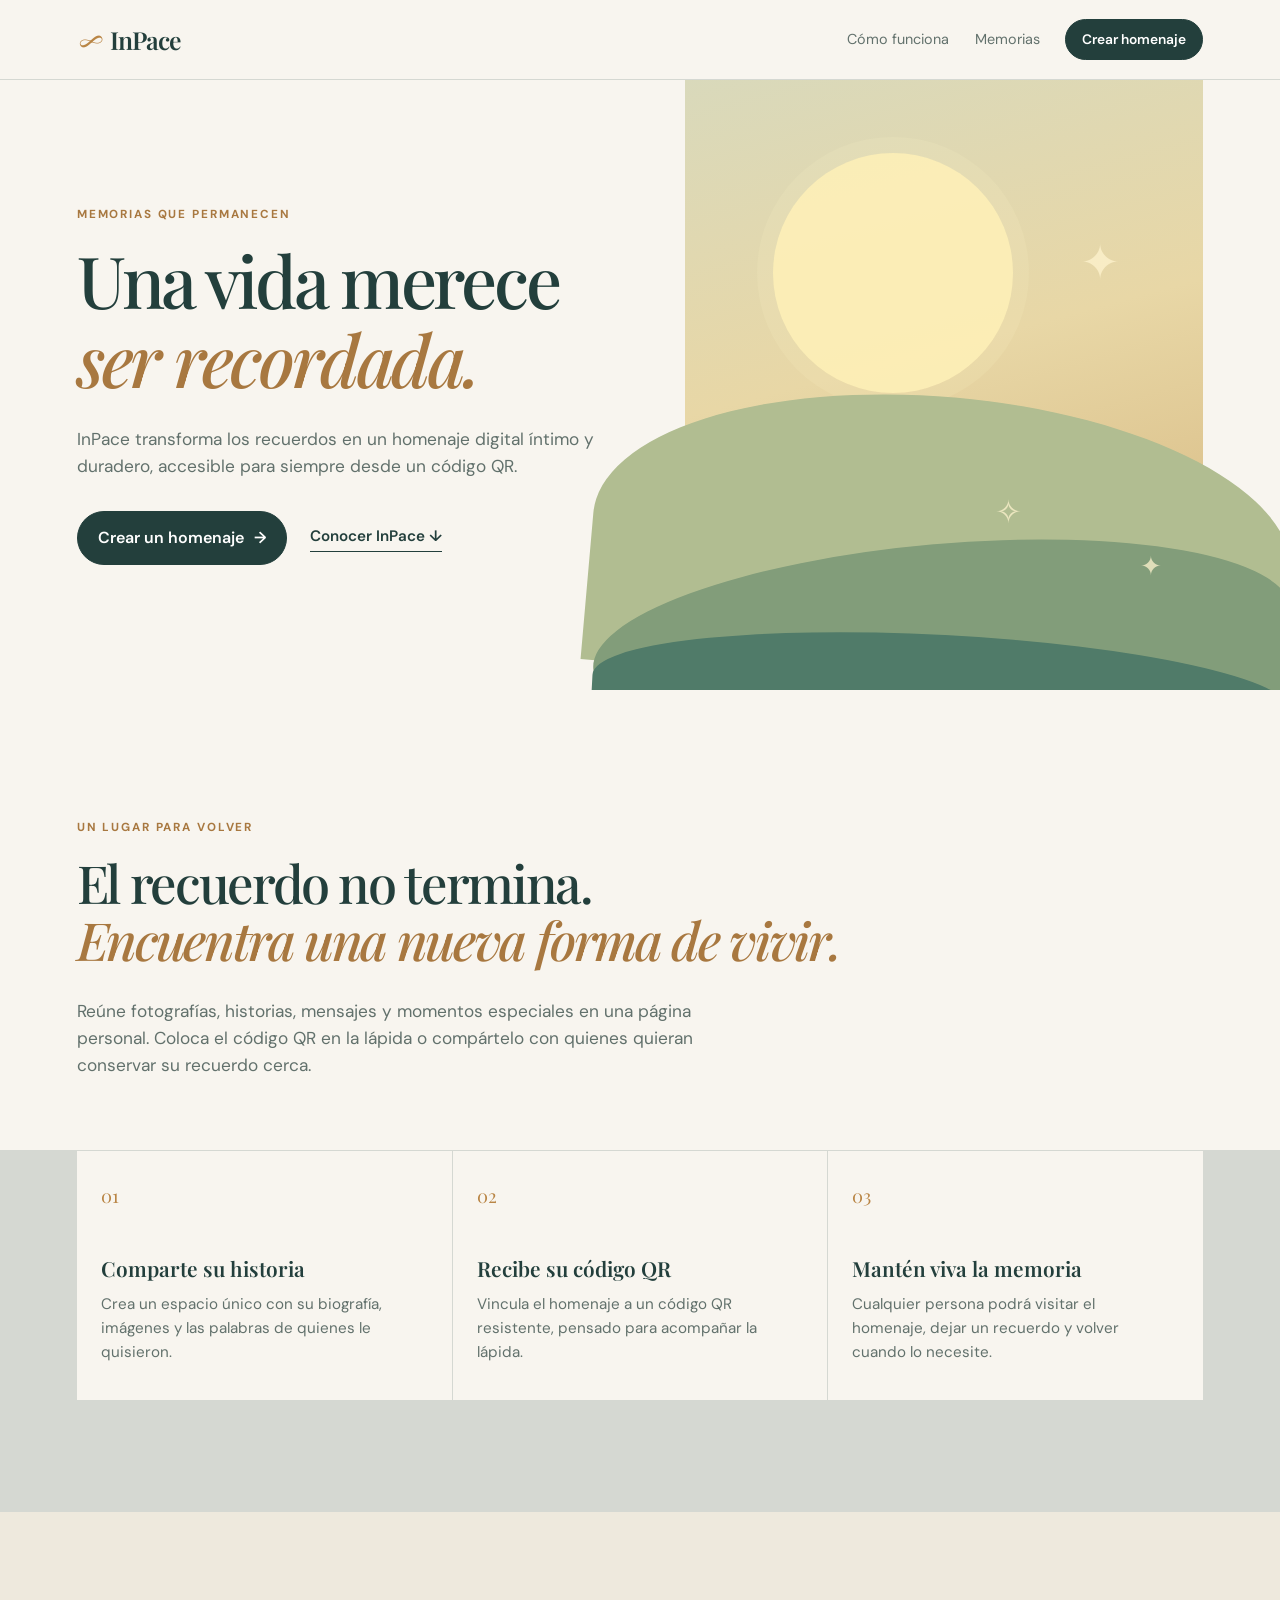
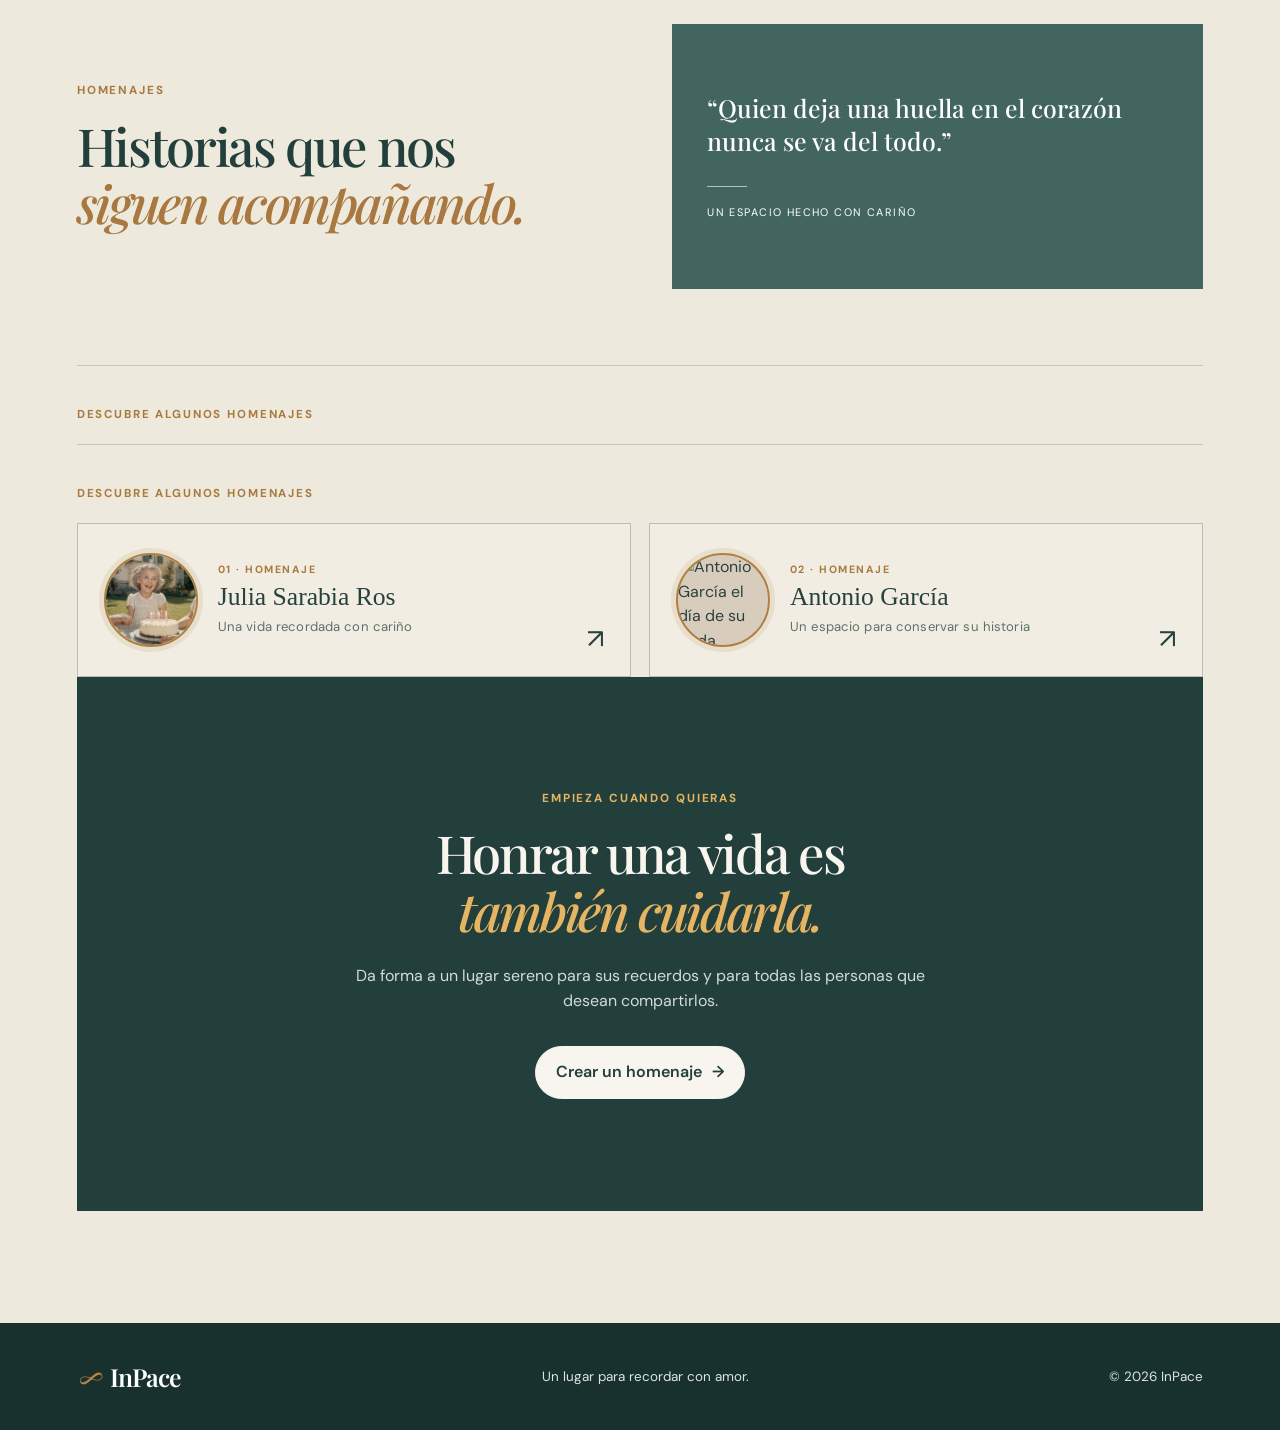
==== index.html @ c95298c1 "Update image source for Antonio García's photo" ====
<!doctype html>
<html lang="es">
<head>
  <meta charset="UTF-8" />
  <meta name="viewport" content="width=device-width, initial-scale=1.0" />
  <meta name="description" content="InPace · Un espacio para honrar, recordar y compartir vidas que permanecen." />
  <title>InPace · Memorias que permanecen</title>
  <link rel="preconnect" href="https://fonts.googleapis.com" />
  <link rel="preconnect" href="https://fonts.gstatic.com" crossorigin />
  <link href="https://fonts.googleapis.com/css2?family=DM+Sans:wght@400;500;600;700&family=Playfair+Display:ital,wght@0,500;0,600;0,700;1,500&display=swap" rel="stylesheet" />
  <link rel="stylesheet" href="styles.css" />
</head>
<body>
  <header class="site-header">
    <a class="brand" href="#inicio" aria-label="InPace, inicio"><span class="brand-mark">∞</span>InPace</a>
    <nav aria-label="Navegación principal">
      <a href="#como-funciona">Cómo funciona</a>
      <a href="memoria-julia-sarabia-ros.html">Memorias</a>
      <a class="button button-small" href="crear-memoria.html">Crear homenaje</a>
    </nav>
    <a class="mobile-memories" href="memoria-julia-sarabia-ros.html">Memorias <span aria-hidden="true">→</span></a>
  </header>

  <main id="inicio">
    <section class="hero">
      <div class="hero-copy">
        <p class="eyebrow">MEMORIAS QUE PERMANECEN</p>
        <h1>Una vida merece<br /><em>ser recordada.</em></h1>
        <p class="lead">InPace transforma los recuerdos en un homenaje digital íntimo y duradero, accesible para siempre desde un código QR.</p>
        <div class="hero-actions">
          <a class="button" href="crear-memoria.html">Crear un homenaje <span aria-hidden="true">→</span></a>
          <a class="text-link" href="#como-funciona">Conocer InPace <span aria-hidden="true">↓</span></a>
        </div>
      </div>
      <div class="hero-art" aria-hidden="true">
        <div class="sun"></div>
        <div class="horizon horizon-one"></div>
        <div class="horizon horizon-two"></div>
        <div class="horizon horizon-three"></div>
        <div class="flower flower-one">✦</div>
        <div class="flower flower-two">✧</div>
        <div class="flower flower-three">✦</div>
      </div>
    </section>

    <section class="intro" id="como-funciona">
      <p class="eyebrow">UN LUGAR PARA VOLVER</p>
      <h2>El recuerdo no termina.<br /><em>Encuentra una nueva forma de vivir.</em></h2>
      <p>Reúne fotografías, historias, mensajes y momentos especiales en una página personal. Coloca el código QR en la lápida o compártelo con quienes quieran conservar su recuerdo cerca.</p>
    </section>

    <section class="steps">
      <article>
        <span class="step-number">01</span>
        <h3>Comparte su historia</h3>
        <p>Crea un espacio único con su biografía, imágenes y las palabras de quienes le quisieron.</p>
      </article>
      <article>
        <span class="step-number">02</span>
        <h3>Recibe su código QR</h3>
        <p>Vincula el homenaje a un código QR resistente, pensado para acompañar la lápida.</p>
      </article>
      <article>
        <span class="step-number">03</span>
        <h3>Mantén viva la memoria</h3>
        <p>Cualquier persona podrá visitar el homenaje, dejar un recuerdo y volver cuando lo necesite.</p>
      </article>
    </section>

    <section class="memories" id="memorias">
      <div>
        <p class="eyebrow">HOMENAJES</p>
        <h2>Historias que nos<br /><em>siguen acompañando.</em></h2>
      </div>
      <div class="memory-card">
        <p class="quote">“Quien deja una huella en el corazón nunca se va del todo.”</p>
        <div class="card-line"></div>
        <p class="card-label">UN ESPACIO HECHO CON CARIÑO</p>
      </div>
      <div class="memory-examples" aria-label="Ejemplos de memorias">
  <p class="memory-examples-label">DESCUBRE ALGUNOS HOMENAJES</p>

  <div class="memory-examples" aria-label="Ejemplos de memorias">
  <p class="memory-examples-label">DESCUBRE ALGUNOS HOMENAJES</p>

  <div class="memory-examples-grid">
    <a class="memory-example-card" href="memoria-julia-sarabia-ros.html">
      <span class="memory-example-photo">
        <img
          src="images/01%20-%20Infancia%20en%20familia.jpg"
          alt="Julia Sarabia Ros con su familia"
        />
      </span>

      <span class="memory-example-content">
        <span class="memory-example-number">01 · HOMENAJE</span>
        <span class="memory-example-title">Julia Sarabia Ros</span>
        <span class="memory-example-subtitle">Una vida recordada con cariño</span>
      </span>

      <span class="memory-example-arrow" aria-hidden="true">↗</span>
    </a>

    <a class="memory-example-card" href="memoria-antonio-garcia.html">
      <span class="memory-example-photo">
        <img
          src="iH05 - Nacimiento de su hija.jpg"
          alt="Antonio García el día de su boda"
        />
      </span>

      <span class="memory-example-content">
        <span class="memory-example-number">02 · HOMENAJE</span>
        <span class="memory-example-title">Antonio García</span>
        <span class="memory-example-subtitle">Un espacio para conservar su historia</span>
      </span>

      <span class="memory-example-arrow" aria-hidden="true">↗</span>
    </a>
  </div>
</div>

    <section class="cta" id="crear">
      <p class="eyebrow">EMPIEZA CUANDO QUIERAS</p>
      <h2>Honrar una vida es<br /><em>también cuidarla.</em></h2>
      <p>Da forma a un lugar sereno para sus recuerdos y para todas las personas que desean compartirlos.</p>
      <a class="button button-light" href="crear-memoria.html">Crear un homenaje <span aria-hidden="true">→</span></a>
    </section>
  </main>

  <footer>
    <a class="brand" href="#inicio"><span class="brand-mark">∞</span>InPace</a>
    <p>Un lugar para recordar con amor.</p>
    <p>© <span id="year"></span> InPace</p>
  </footer>
  <script src="script.js"></script>
</body>
</html>
---- styles.css ----
:root {
  --ink: #233f3c;
  --muted: #62716c;
  --paper: #f8f5ef;
  --cream: #eee9dd;
  --sage: #bcc8b5;
  --sun: #e6b563;
  --line: rgba(35, 63, 60, .16);
}

* { box-sizing: border-box; }
html { scroll-behavior: smooth; }
body {
  margin: 0;
  color: var(--ink);
  background: var(--paper);
  font-family: "DM Sans", Arial, sans-serif;
  line-height: 1.55;
}

a { color: inherit; text-decoration: none; }
.site-header, .hero, .intro, .steps, .memories, .cta, footer { padding-left: clamp(1.5rem, 6vw, 7rem); padding-right: clamp(1.5rem, 6vw, 7rem); }
.site-header {
  min-height: 80px; display: flex; align-items: center; justify-content: space-between;
  border-bottom: 1px solid var(--line);
}
.brand { display: inline-flex; align-items: center; gap: .45rem; font: 600 1.55rem "Playfair Display", serif; letter-spacing: -.04em; }
.brand-mark { font: 2.01rem "Playfair Display", serif; color: #b98545; transform: rotate(-15deg); }
nav { display: flex; align-items: center; gap: clamp(.8rem, 2vw, 2rem); font-size: .9rem; }
nav > a:not(.button) { color: var(--muted); }
.mobile-memories { display: none; }
.button {
  display: inline-flex; align-items: center; justify-content: center; gap: .65rem; padding: .85rem 1.25rem;
  background: var(--ink); color: #fff; border: 1px solid var(--ink); border-radius: 999px; font-weight: 600; transition: transform .2s, background .2s;
}
.button:hover { transform: translateY(-2px); background: #315a54; }
.button-small { padding: .55rem 1rem; font-size: .86rem; }
.hero { min-height: 610px; display: grid; grid-template-columns: 1.08fr .92fr; overflow: hidden; }
.hero-copy { display: flex; flex-direction: column; justify-content: center; padding: 5rem 2rem 5rem 0; }
.eyebrow { margin: 0 0 1.1rem; color: #a87840; font-size: .73rem; font-weight: 700; letter-spacing: .16em; }
h1, h2, h3 { margin: 0; line-height: 1.1; }
h1, h2 { font-family: "Playfair Display", Georgia, serif; font-weight: 500; letter-spacing: -.045em; }
h1 { font-size: clamp(3rem, 5.6vw, 5.5rem); }
h2 { font-size: clamp(2.25rem, 4.1vw, 4rem); }
em { color: #a87840; }
.lead { max-width: 34rem; margin: 1.75rem 0 2rem; color: var(--muted); font-size: 1.08rem; }
.hero-actions { display: flex; flex-wrap: wrap; align-items: center; gap: 1.45rem; }
.text-link { color: var(--ink); font-size: .95rem; font-weight: 600; border-bottom: 1px solid var(--ink); padding-bottom: .15rem; }
.hero-art { position: relative; min-height: 420px; background: linear-gradient(165deg, #d9d9bb 0%, #e8d7a6 45%, #d3b279 100%); }
.sun { position: absolute; width: 15rem; height: 15rem; top: 12%; left: 17%; border-radius: 50%; background: rgba(255, 241, 185, .86); box-shadow: 0 0 0 1rem rgba(255, 245, 202, .13); }
.horizon { position: absolute; bottom: 0; width: 135%; left: -18%; border-radius: 50% 50% 0 0; }
.horizon-one { height: 48%; background: #b1bd91; transform: rotate(5deg); }
.horizon-two { height: 31%; bottom: -7%; background: #829d7a; transform: rotate(-5deg); }
.horizon-three { height: 19%; bottom: -10%; background: #507b69; transform: rotate(3deg); }
.flower { position: absolute; color: #fff4cf; font-size: 3rem; opacity: .75; }
.flower-one { right: 16%; top: 24%; }
.flower-two { right: 35%; bottom: 25%; font-size: 2rem; }
.flower-three { right: 8%; bottom: 17%; font-size: 1.6rem; }
.intro { max-width: 75rem; padding-top: 8rem; padding-bottom: 4.5rem; }
.intro > p:last-child { max-width: 43rem; margin: 1.8rem 0 0; color: var(--muted); font-size: 1.08rem; }
.steps { display: grid; grid-template-columns: repeat(3, 1fr); gap: 1px; padding-top: 1px; padding-bottom: 7rem; background: var(--line); }
.steps article { padding: 2rem 1.5rem 2.25rem; background: var(--paper); }
.step-number { color: #b98545; font: 1.15rem "Playfair Display", serif; }
h3 { margin-top: 2.7rem; font: 600 1.3rem "Playfair Display", serif; }
.steps p { margin: .7rem 0 0; color: var(--muted); max-width: 20rem; font-size: .95rem; }
.memories { display: grid; grid-template-columns: 1fr 1fr; gap: 4rem; align-items: center; padding-top: 7rem; padding-bottom: 7rem; background: var(--cream); }
.memory-card { min-height: 265px; display: flex; flex-direction: column; justify-content: center; padding: 2.2rem; color: #fff; background: #42665f; }
.quote { margin: 0; font: 500 1.55rem/1.32 "Playfair Display", serif; }
.card-line { width: 2.5rem; margin: 1.75rem 0 1.1rem; border-top: 1px solid rgba(255,255,255,.6); }
.card-label { margin: 0; font-size: .68rem; letter-spacing: .13em; }
.cta { padding-top: 7rem; padding-bottom: 7rem; text-align: center; background: var(--ink); color: #f8f5ef; }
.cta .eyebrow { color: #e6b563; }
.cta h2 em { color: #e6b563; }
.cta > p:not(.eyebrow) { max-width: 37rem; margin: 1.5rem auto 2rem; color: #d2dbd7; }
.button-light { background: #f8f5ef; color: var(--ink); border-color: #f8f5ef; }
.button-light:hover { background: #e6b563; border-color: #e6b563; }
footer { display: flex; align-items: center; justify-content: space-between; gap: 1rem; padding-top: 2rem; padding-bottom: 2rem; background: #19312e; color: #dde6df; font-size: .84rem; }
footer p { margin: 0; }
footer .brand { color: #fff; }

@media (max-width: 760px) {
  .site-header { min-height: 70px; }
  .site-header .brand { font-size: 1.35rem; }
  .site-header .brand-mark { font-size: 1.75rem; }
  .site-header nav { display: none; }
  .mobile-memories { display: inline-flex; align-items: center; gap: .35rem; padding: .48rem .75rem; border: 1px solid var(--ink); border-radius: 999px; color: var(--ink); font-size: .8rem; font-weight: 700; white-space: nowrap; }
  .mobile-memories:active { transform: scale(.97); }
  .hero { grid-template-columns: 1fr; }
  .hero-copy { min-height: 500px; padding: 4.5rem 0; }
  .hero-art { min-height: 325px; margin: 0 calc(-1 * clamp(1.5rem, 6vw, 7rem)); }
  .steps, .memories { grid-template-columns: 1fr; gap: 1px; }
  .steps { padding-bottom: 4.5rem; }
  .memories { gap: 2.5rem; padding-top: 5rem; padding-bottom: 5rem; }
  .cta { padding-top: 5rem; padding-bottom: 5rem; }
  footer { flex-direction: column; align-items: flex-start; }
}
.memory-examples {
  grid-column: 1 / -1;
  width: 100%;
  margin-top: 12px;
  padding-top: 42px;
  border-top: 1px solid rgba(38, 65, 62, 0.2);
}

.memory-examples-label {
  margin: 0 0 22px;
  color: #a9793d;
  font-size: 0.72rem;
  font-weight: 700;
  letter-spacing: 0.16em;
  line-height: 1.2;
}

.memory-examples-grid {
  display: grid;
  grid-template-columns: repeat(2, minmax(0, 1fr));
  gap: 18px;
}

.memory-example-card {
  display: grid;
  grid-template-columns: 94px minmax(0, 1fr) auto;
  align-items: center;
  gap: 20px;
  min-height: 154px;
  padding: 24px 26px;
  border: 1px solid rgba(38, 65, 62, 0.28);
  background: rgba(255, 255, 255, 0.18);
  color: #26413e;
  text-decoration: none;
  transition:
    background-color 0.25s ease,
    border-color 0.25s ease,
    color 0.25s ease,
    transform 0.25s ease;
}

.memory-example-card:hover,
.memory-example-card:focus-visible {
  transform: translateY(-4px);
  border-color: #26413e;
  background: #26413e;
  color: #f4f0e6;
  outline: none;
}

.memory-example-photo {
  display: block;
  width: 94px;
  height: 94px;
  overflow: hidden;
  border: 2px solid #b08043;
  border-radius: 50%;
  background: #d8cdbd;
  box-shadow: 0 0 0 5px rgba(176, 128, 67, 0.14);
  transition: border-color 0.25s ease, box-shadow 0.25s ease;
}

.memory-example-photo img {
  display: block;
  width: 100%;
  height: 100%;
  object-fit: cover;
  object-position: center;
  filter: saturate(0.82) contrast(0.98);
  transition: transform 0.4s ease, filter 0.25s ease;
}

.memory-example-card:hover .memory-example-photo {
  border-color: #f4f0e6;
  box-shadow: 0 0 0 5px rgba(244, 240, 230, 0.16);
}

.memory-example-card:hover .memory-example-photo img {
  transform: scale(1.08);
  filter: saturate(1) contrast(1.02);
}

.memory-example-content {
  display: flex;
  flex-direction: column;
  gap: 7px;
  min-width: 0;
}

.memory-example-number {
  color: #a9793d;
  font-size: 0.66rem;
  font-weight: 700;
  letter-spacing: 0.14em;
  line-height: 1.2;
}

.memory-example-title {
  font-family: Georgia, "Times New Roman", serif;
  font-size: clamp(1.45rem, 2vw, 2rem);
  line-height: 1.02;
}

.memory-example-subtitle {
  max-width: 27ch;
  font-size: 0.82rem;
  letter-spacing: 0.01em;
  line-height: 1.45;
  opacity: 0.72;
}

.memory-example-arrow {
  align-self: end;
  font-size: 1.7rem;
  line-height: 1;
  transition: transform 0.25s ease;
}

.memory-example-card:hover .memory-example-arrow,
.memory-example-card:focus-visible .memory-example-arrow {
  transform: translate(3px, -3px);
}

@media (max-width: 720px) {
  .memory-examples {
    margin-top: 0;
    padding-top: 30px;
  }

  .memory-examples-grid {
    grid-template-columns: 1fr;
    gap: 12px;
  }

  .memory-example-card {
    grid-template-columns: 76px minmax(0, 1fr) auto;
    gap: 16px;
    min-height: 126px;
    padding: 18px;
  }

  .memory-example-photo {
    width: 76px;
    height: 76px;
  }

  .memory-example-title {
    font-size: 1.5rem;
  }

  .memory-example-subtitle {
    font-size: 0.78rem;
  }
}
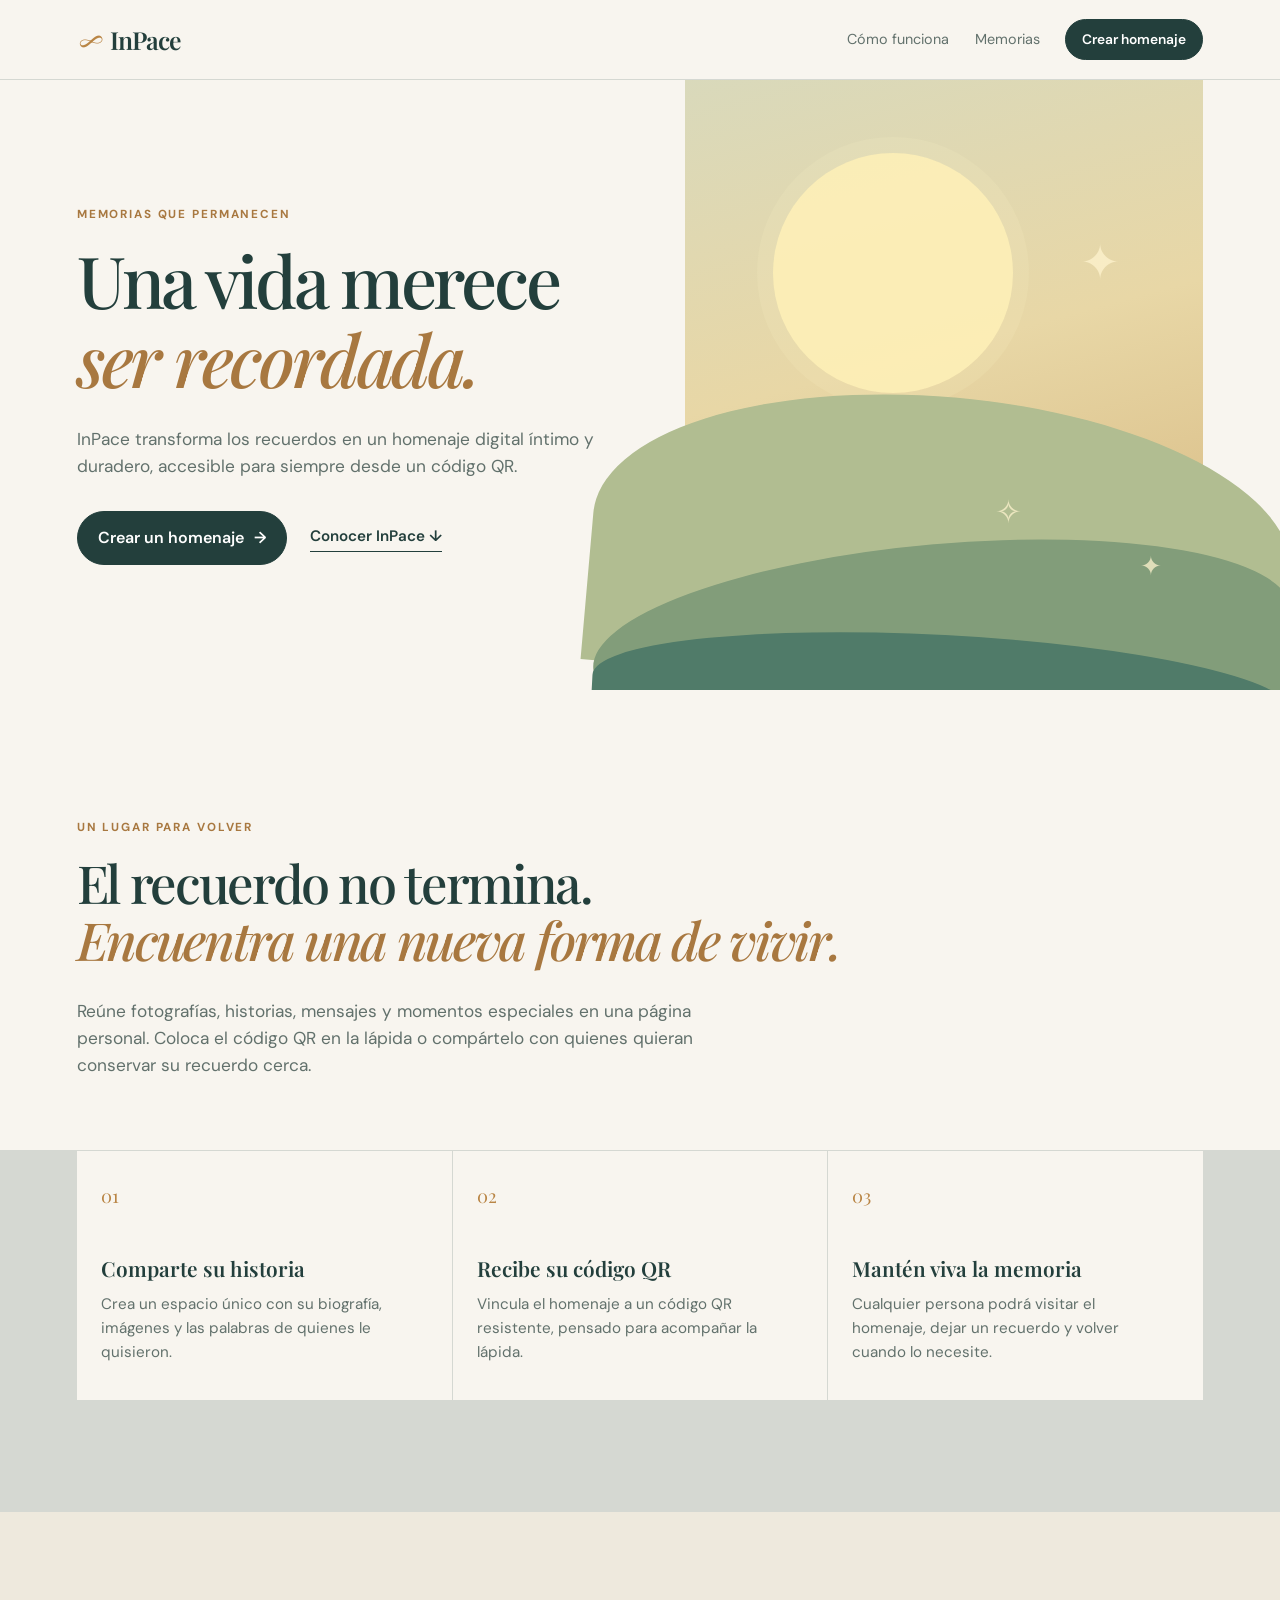
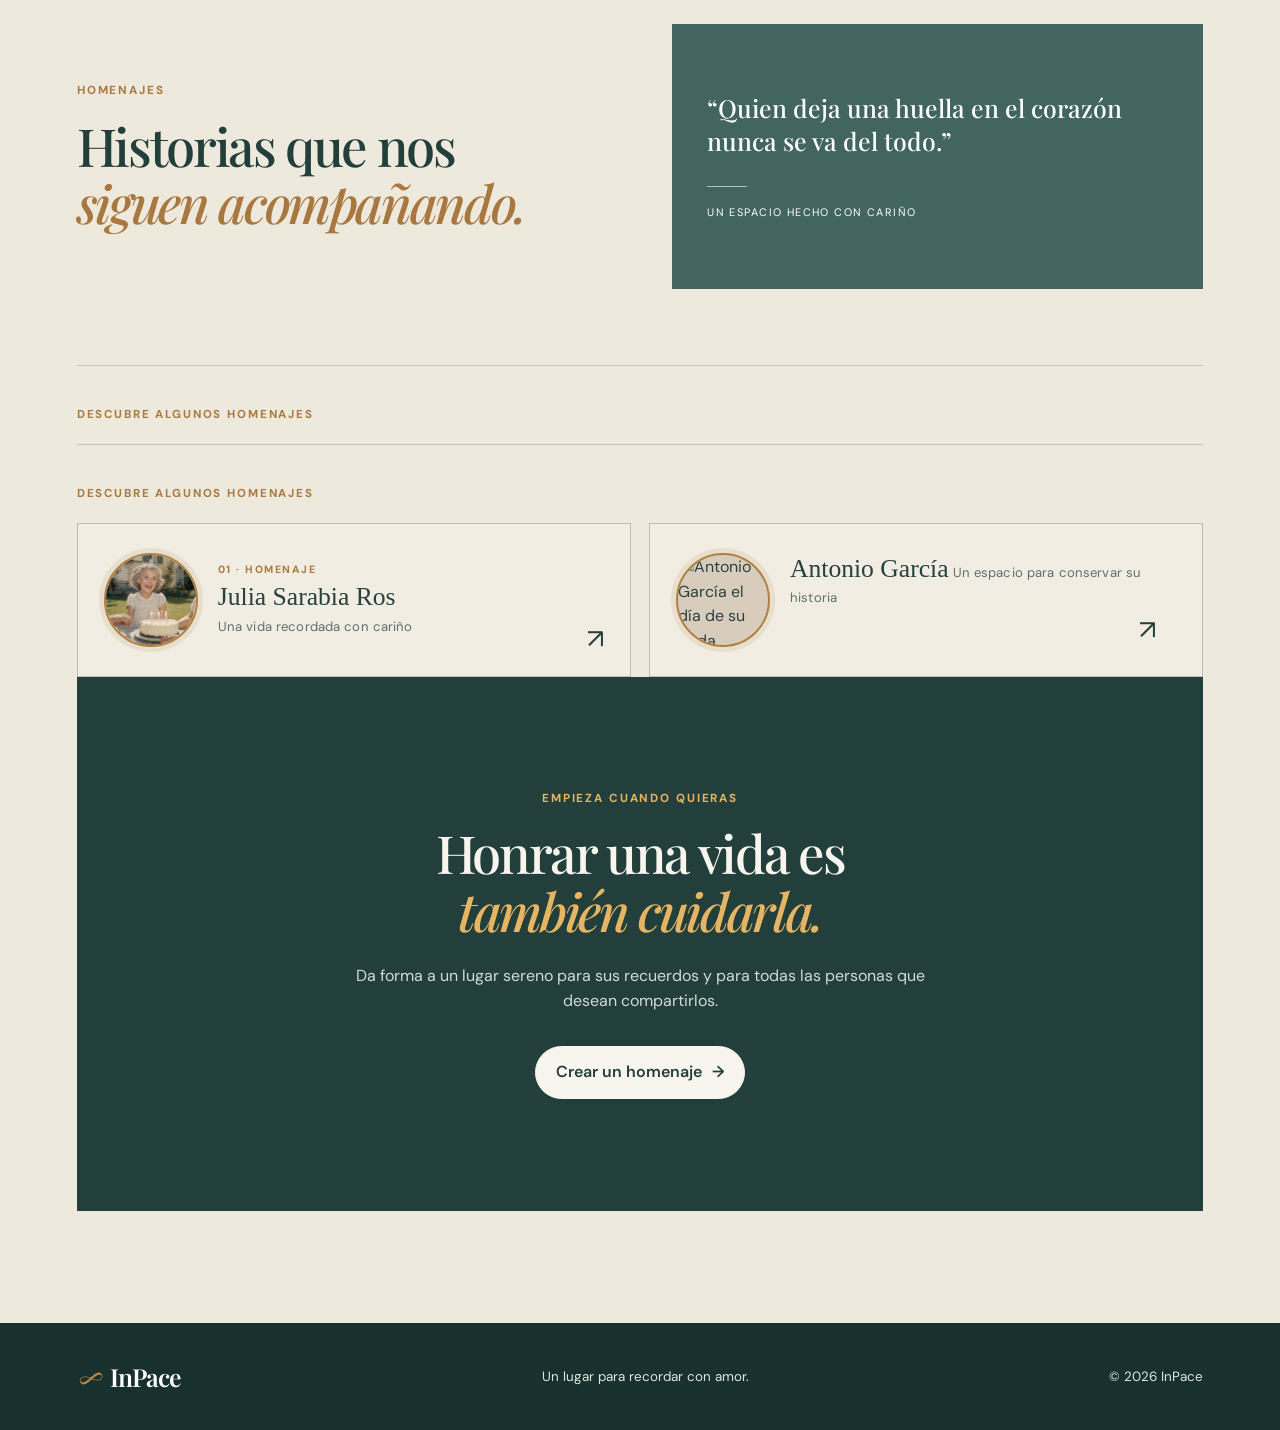
==== commit 2d3b7ddd: "Fix memory example number span in index.html" ====
--- a/index.html
+++ b/index.html
@@ -110,7 +110,7 @@
       </span>
 
       <span class="memory-example-content">
-        <span class="memory-example-number">02 · HOMENAJE</span>
+        <span class=</span>
         <span class="memory-example-title">Antonio García</span>
         <span class="memory-example-subtitle">Un espacio para conservar su historia</span>
       </span>
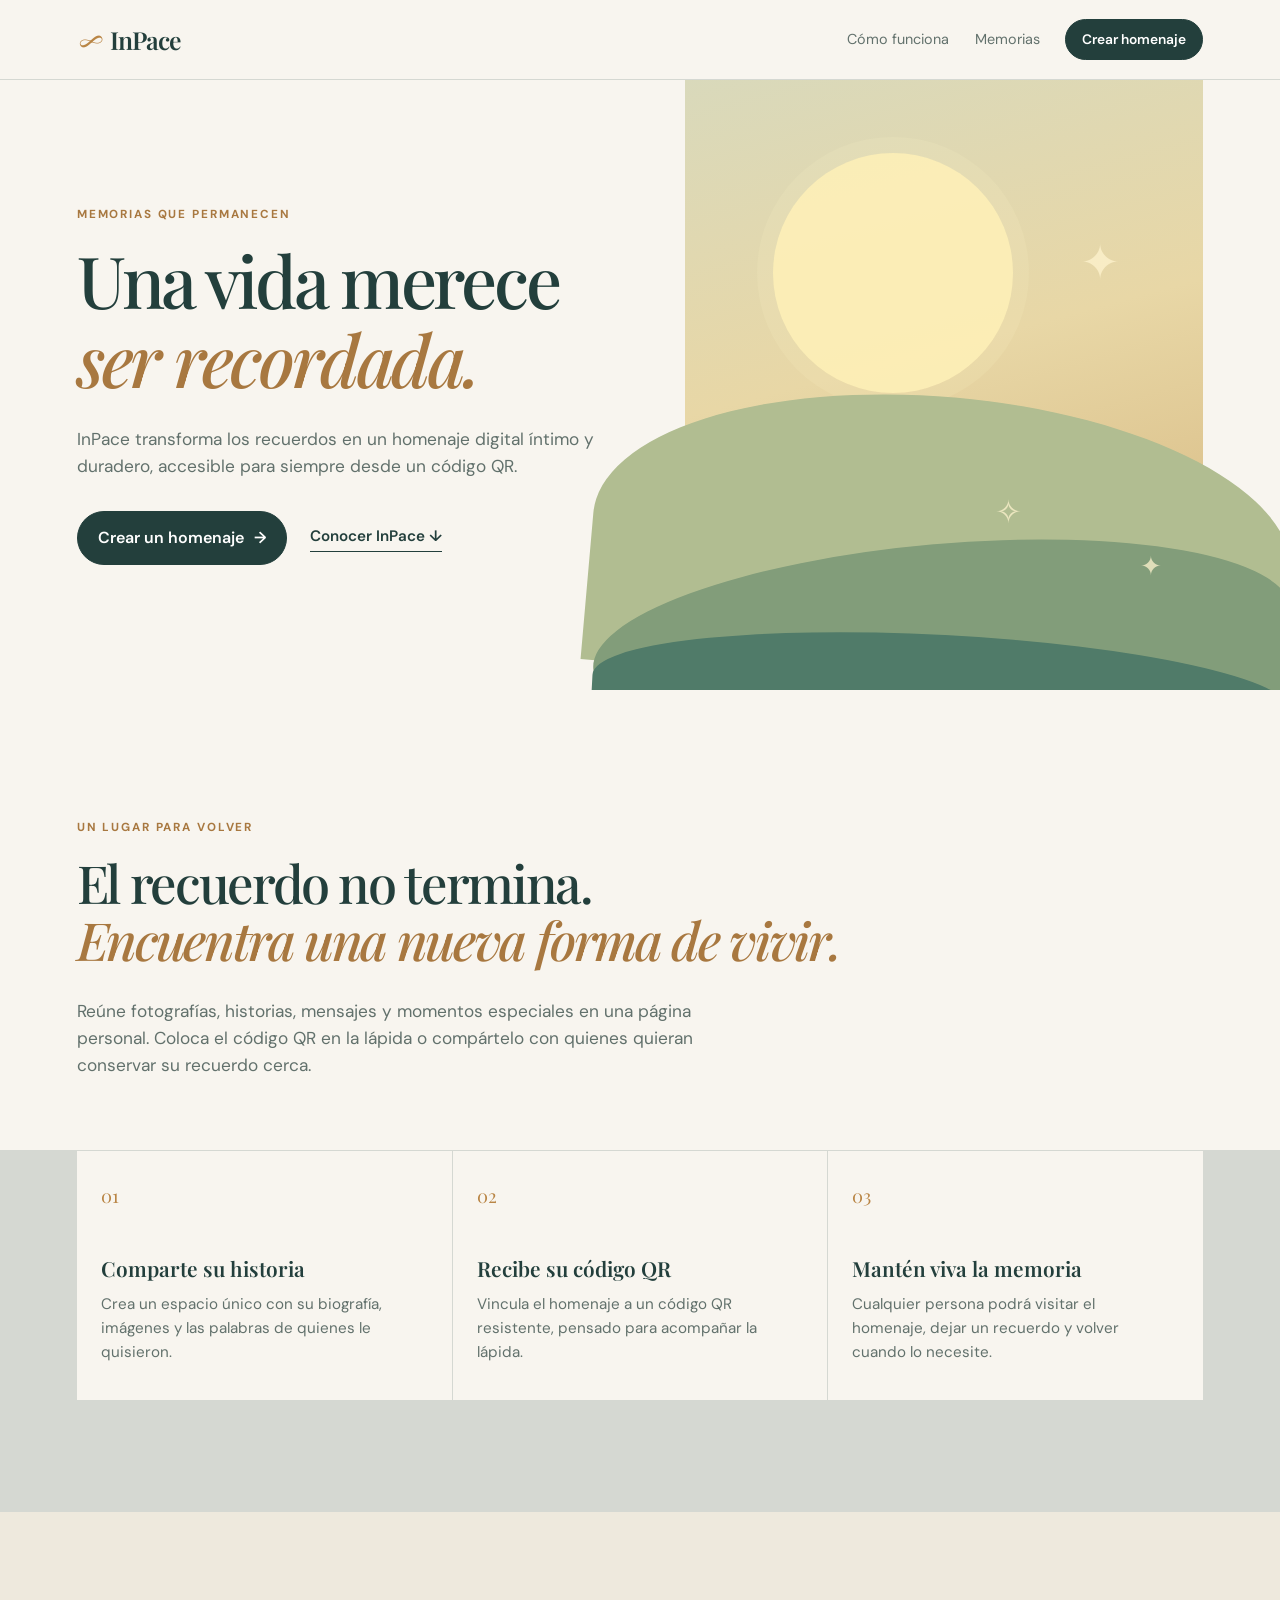
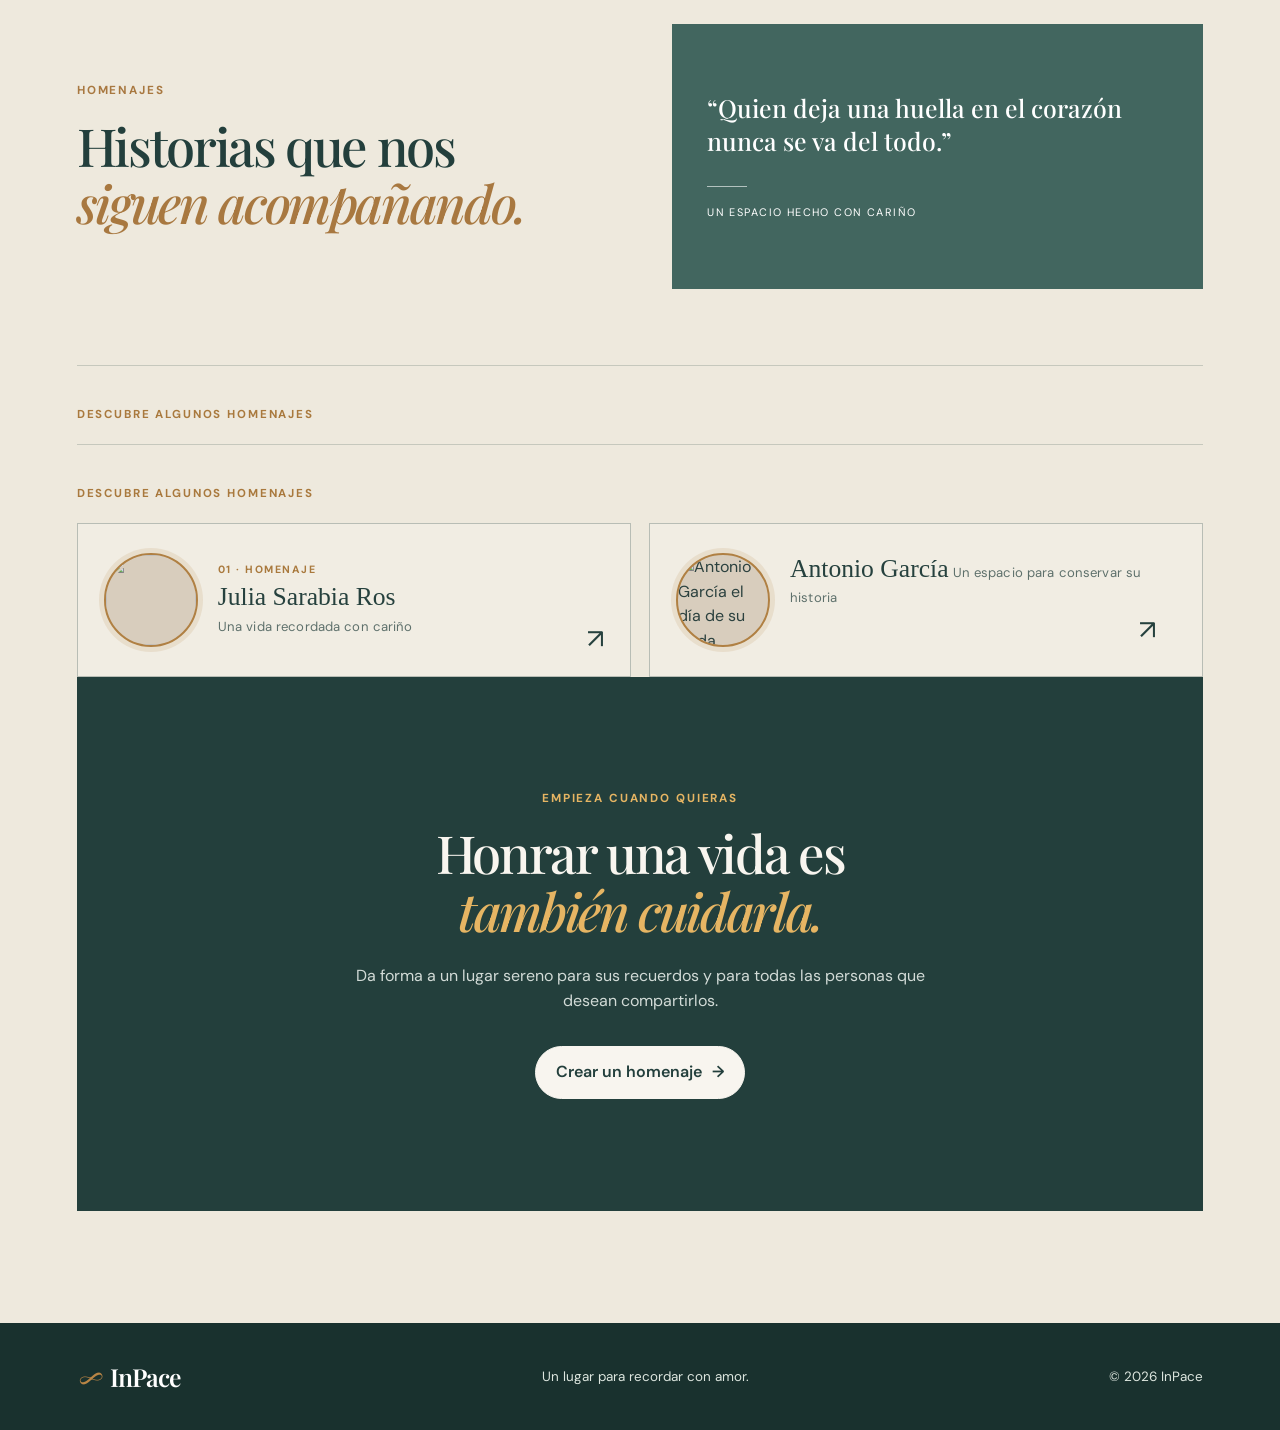
==== commit 6908c8d6: "Fix image source attribute in index.html" ====
--- a/index.html
+++ b/index.html
@@ -87,7 +87,7 @@
     <a class="memory-example-card" href="memoria-julia-sarabia-ros.html">
       <span class="memory-example-photo">
         <img
-          src="images/01%20-%20Infancia%20en%20familia.jpg"
+          src=
           alt="Julia Sarabia Ros con su familia"
         />
       </span>
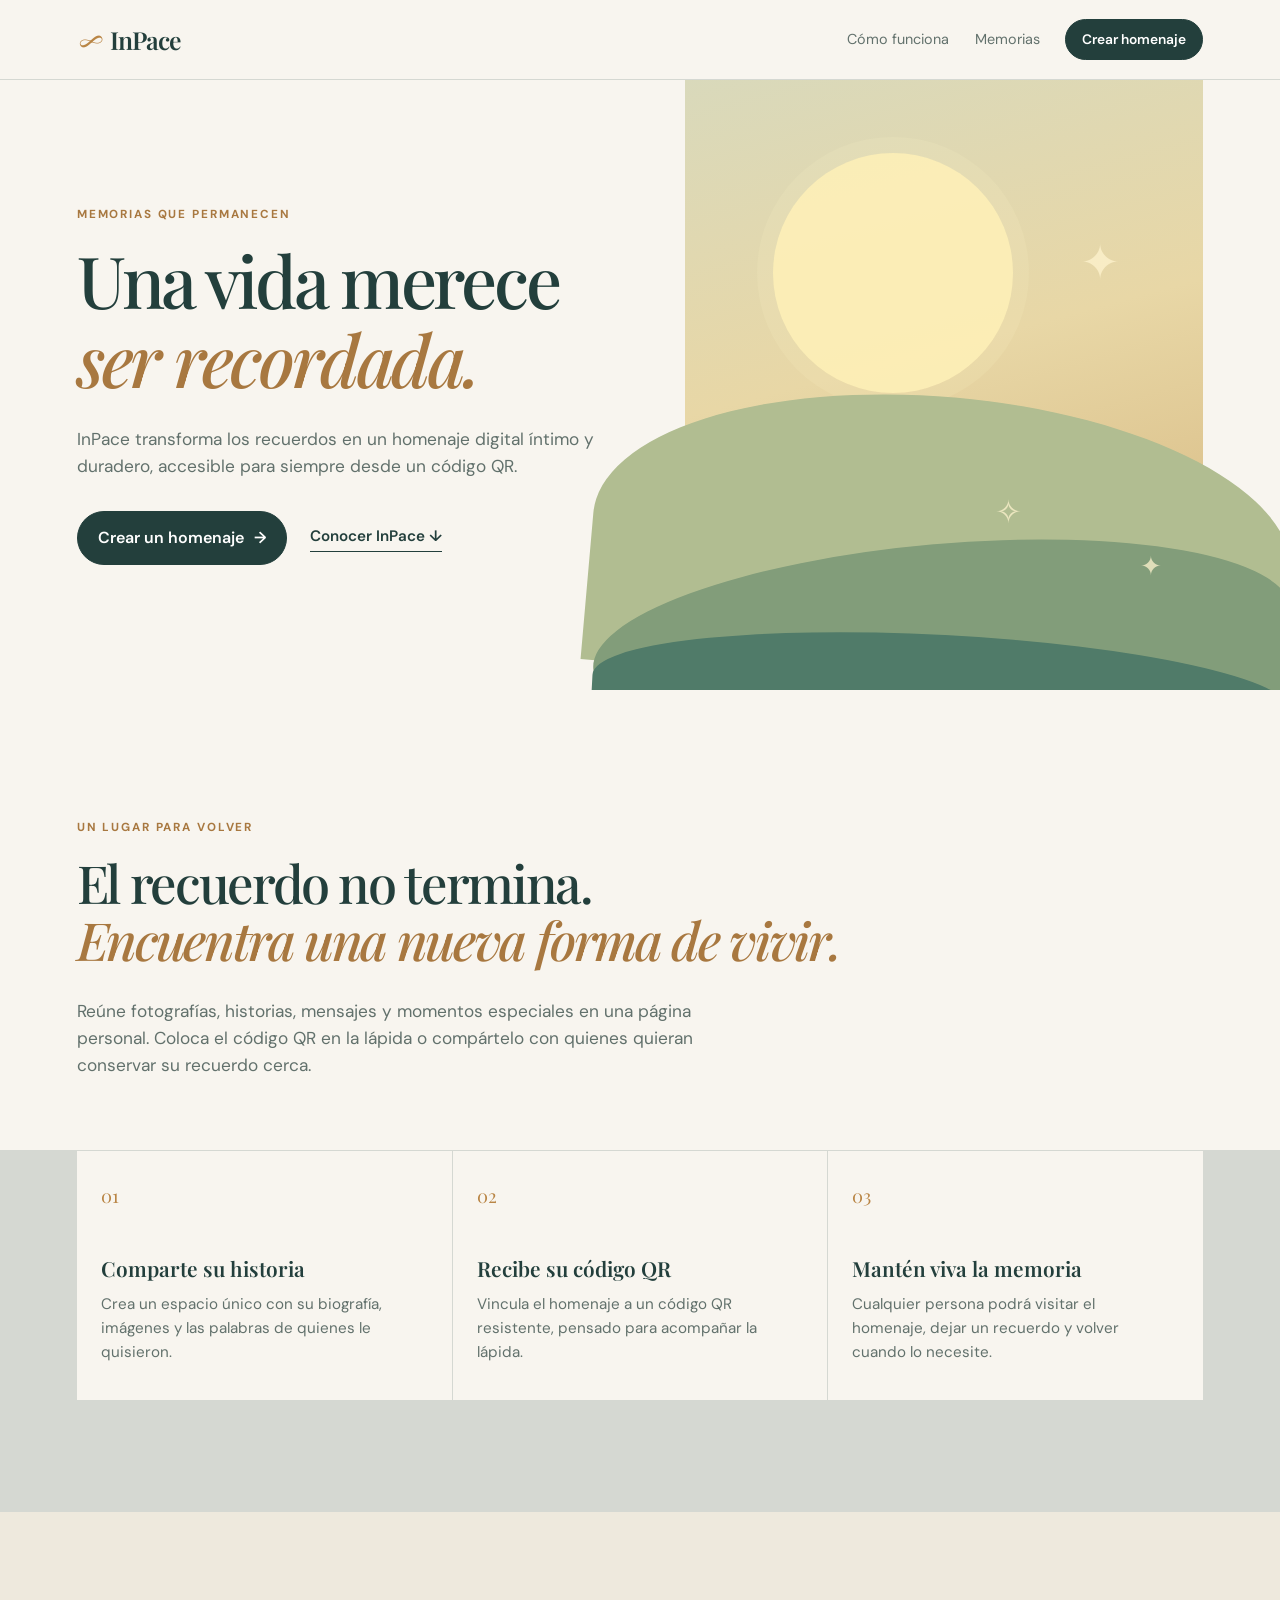
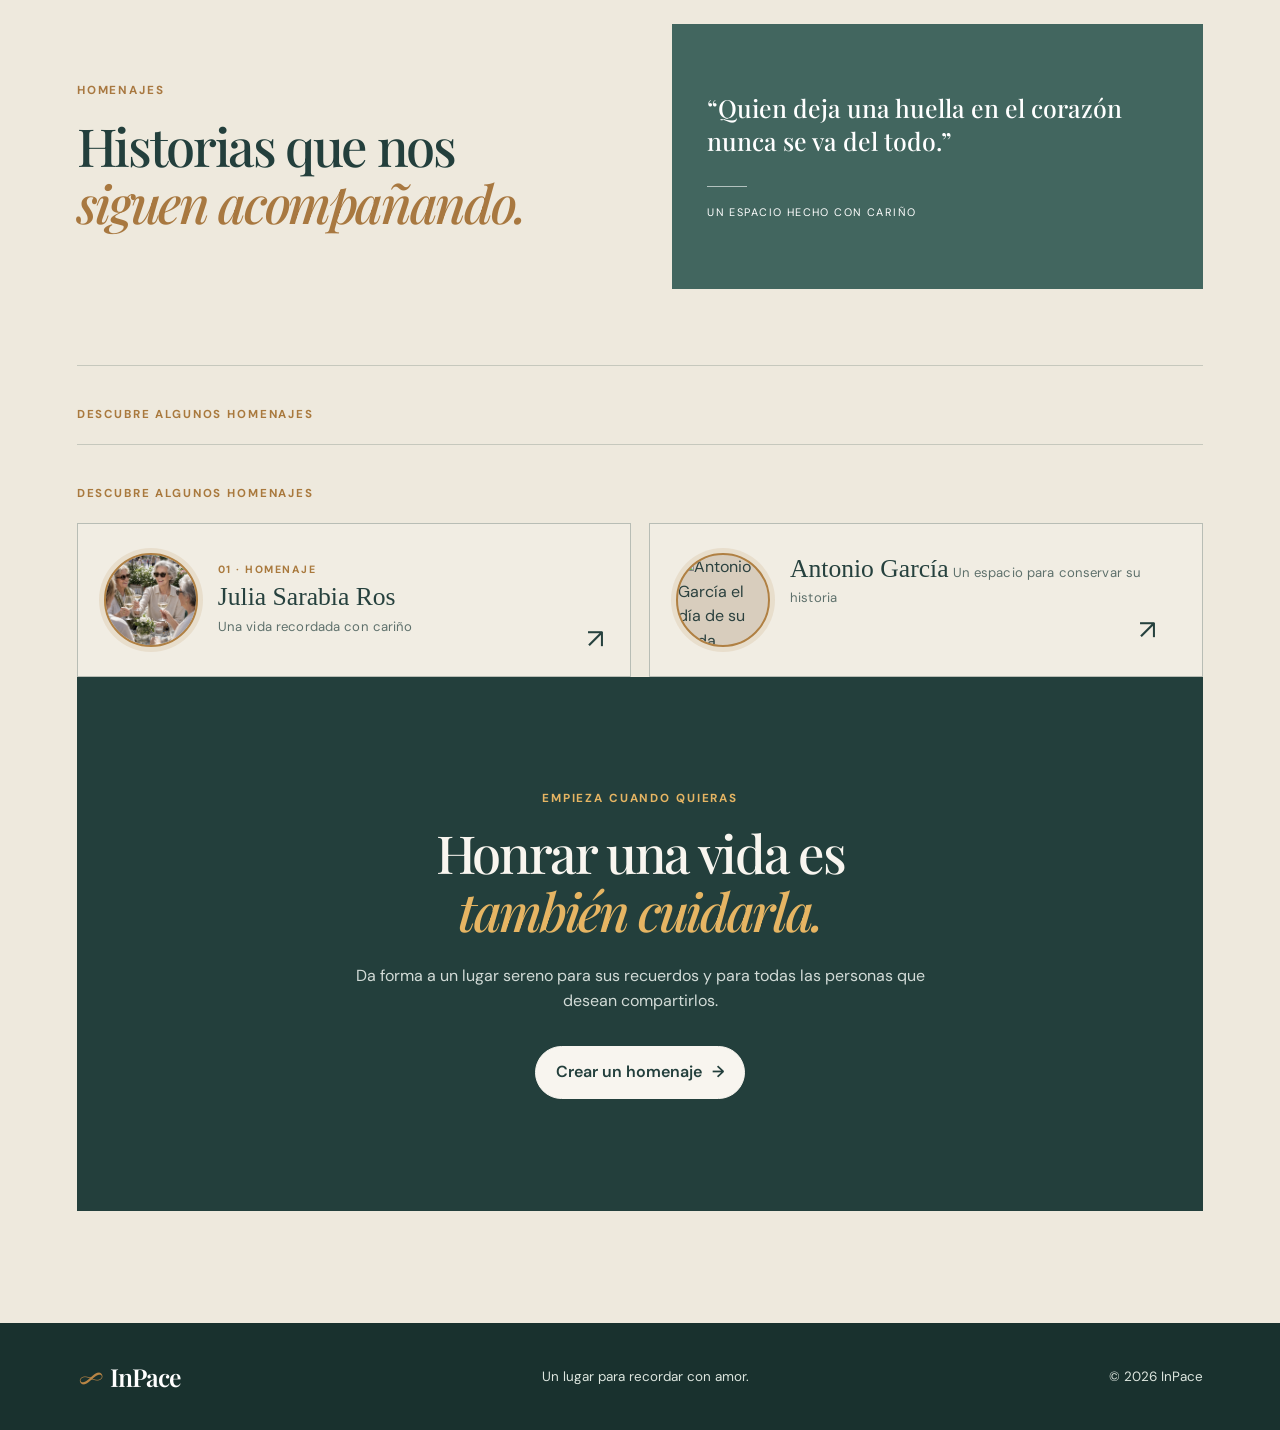
==== commit cb60ab93: "Fix image source path in memory example card" ====
--- a/index.html
+++ b/index.html
@@ -87,7 +87,7 @@
     <a class="memory-example-card" href="memoria-julia-sarabia-ros.html">
       <span class="memory-example-photo">
         <img
-          src=
+          src="images/08 - Jubilación con amigas.jpg"
           alt="Julia Sarabia Ros con su familia"
         />
       </span>
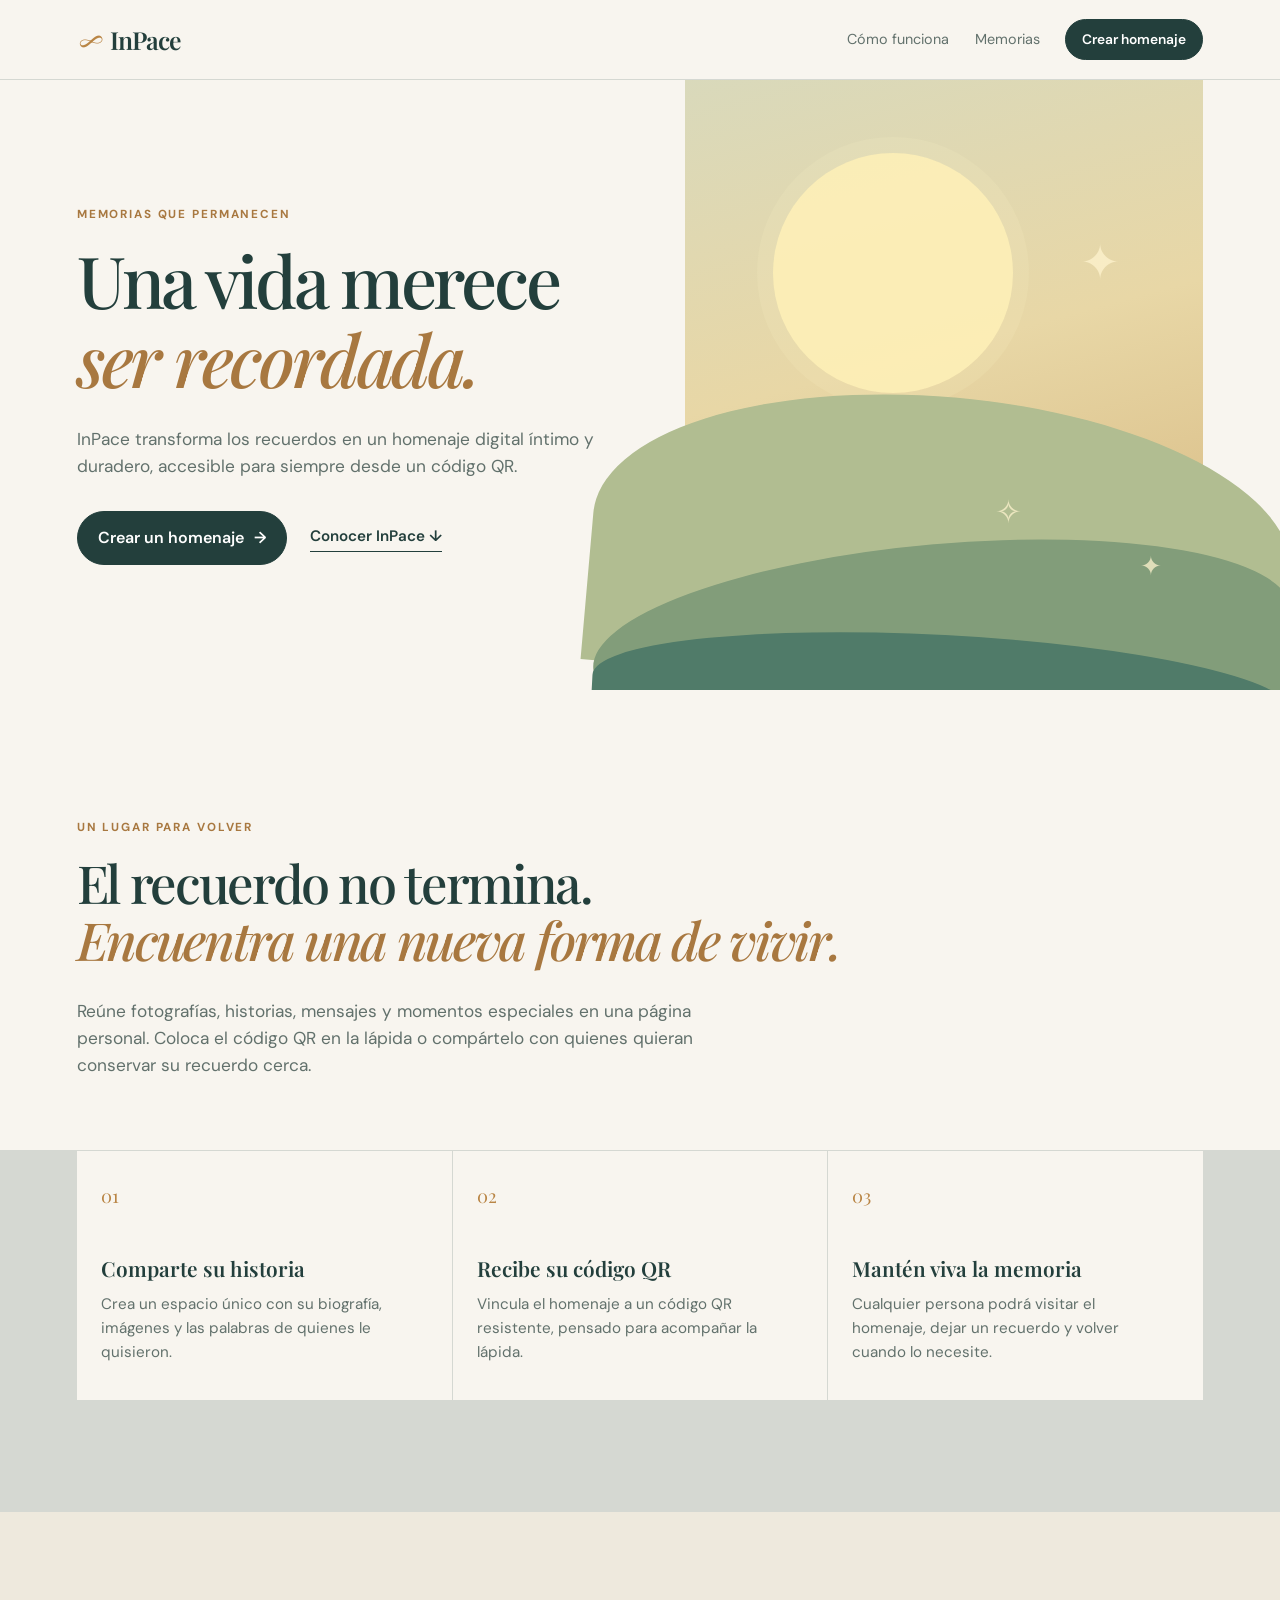
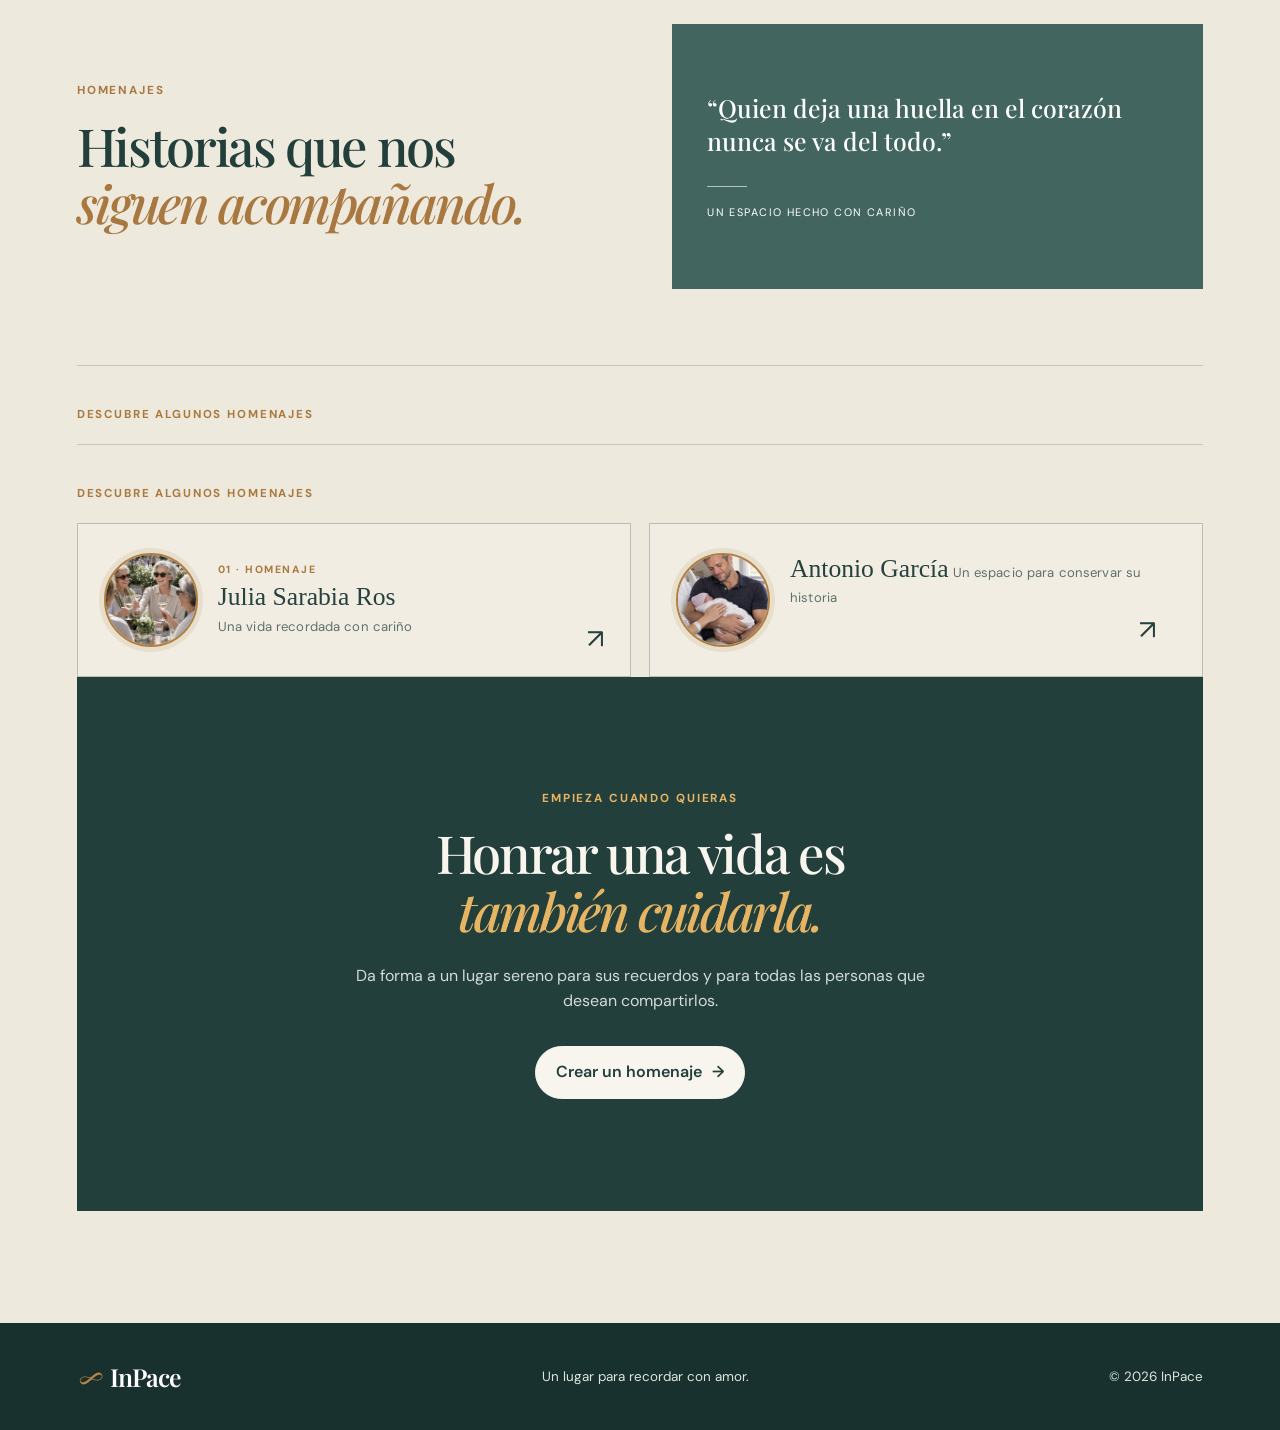
==== commit a8936db9: "Update image source path for Antonio García" ====
--- a/index.html
+++ b/index.html
@@ -104,7 +104,7 @@
     <a class="memory-example-card" href="memoria-antonio-garcia.html">
       <span class="memory-example-photo">
         <img
-          src="iH05 - Nacimiento de su hija.jpg"
+          src="images/antonio-garcia/H05 - Nacimiento de su hija.jpg"
           alt="Antonio García el día de su boda"
         />
       </span>
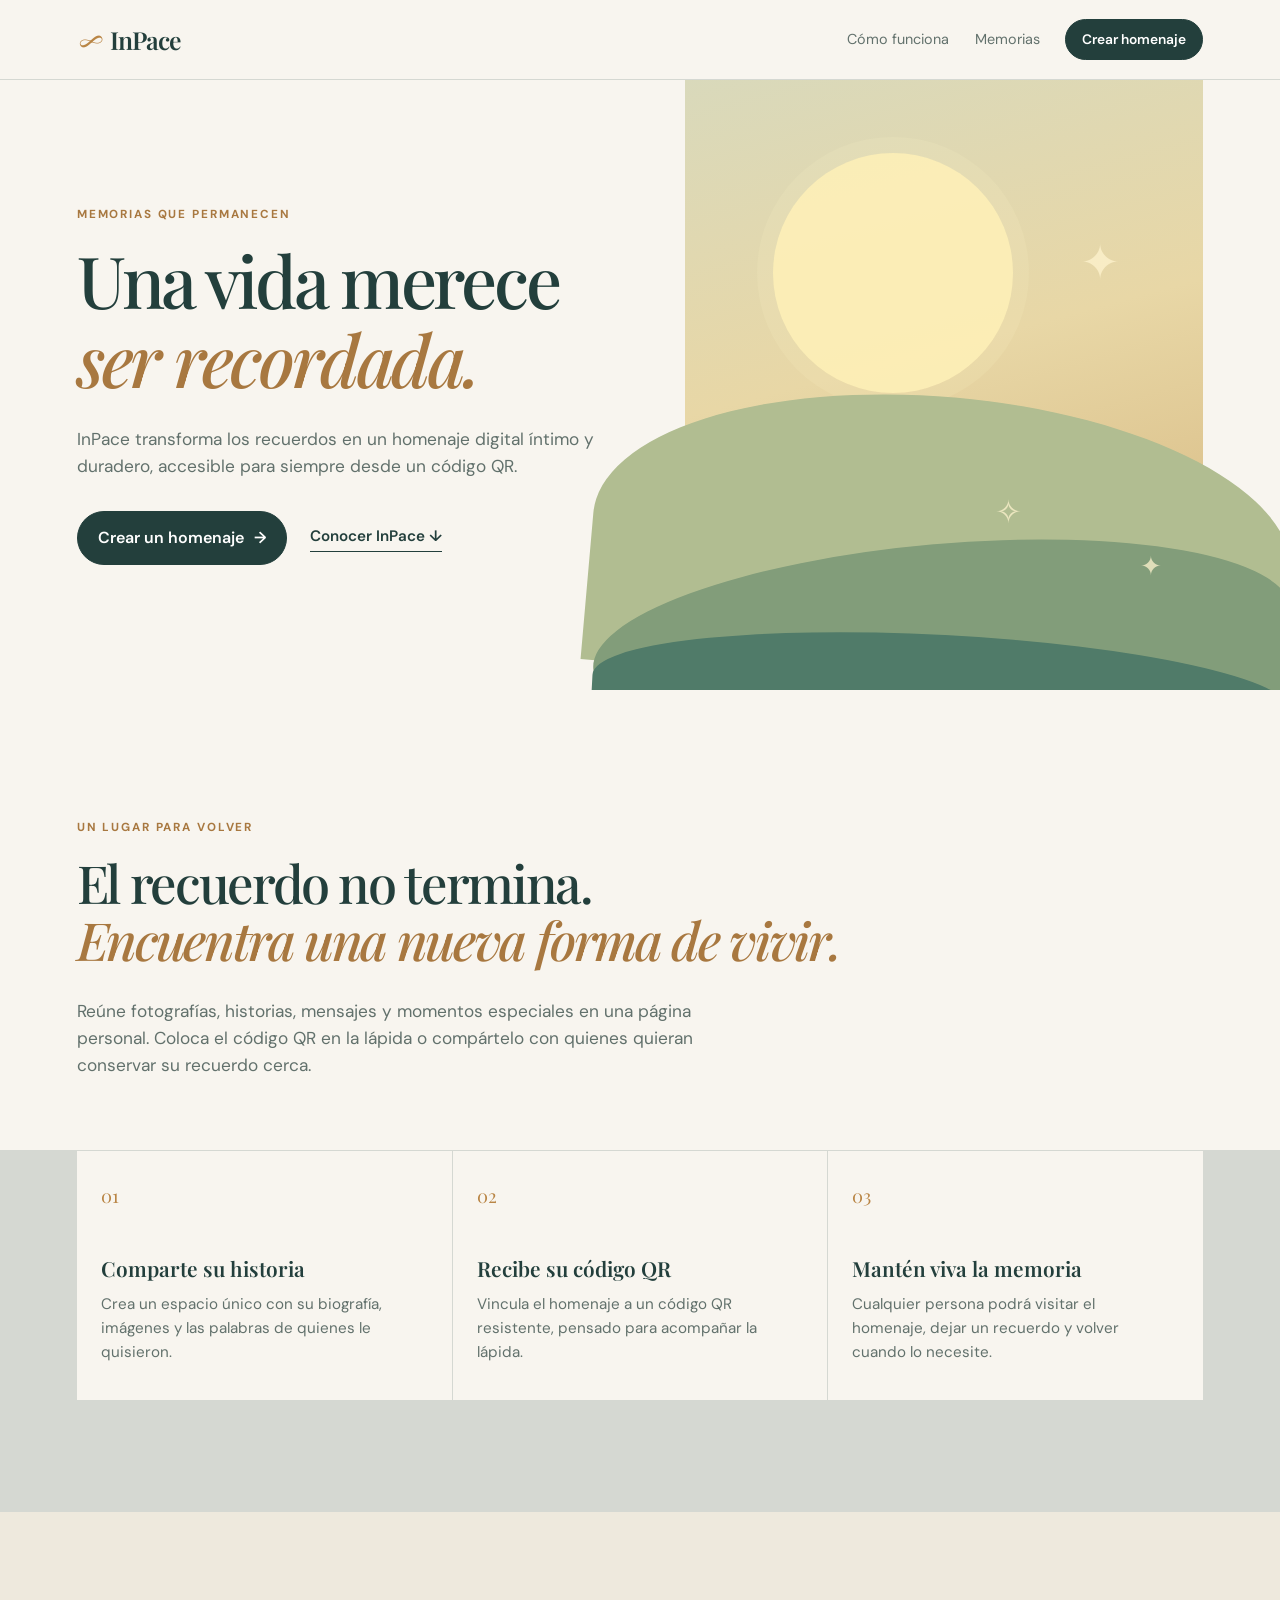
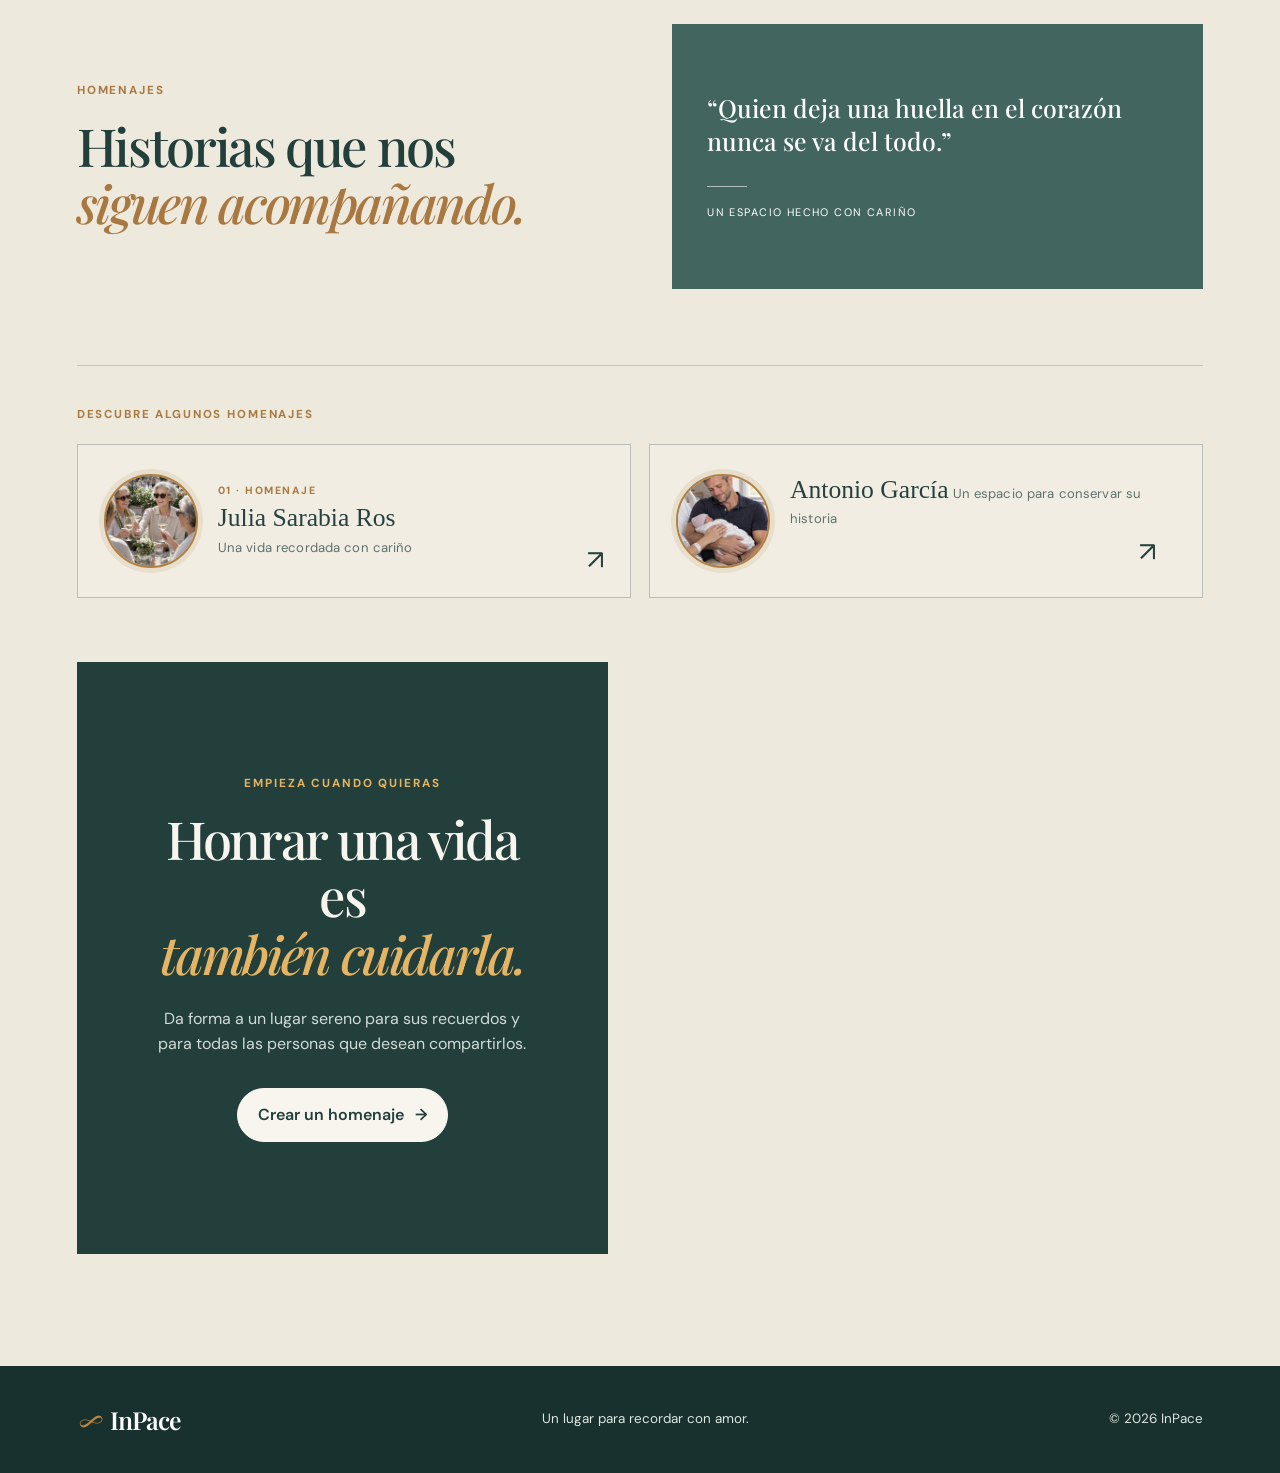
==== commit 1215f7d2: "Remove duplicate memory examples section Removed duplicate memory examples section in HTML." ====
--- a/index.html
+++ b/index.html
@@ -79,10 +79,6 @@
       </div>
       <div class="memory-examples" aria-label="Ejemplos de memorias">
   <p class="memory-examples-label">DESCUBRE ALGUNOS HOMENAJES</p>
-
-  <div class="memory-examples" aria-label="Ejemplos de memorias">
-  <p class="memory-examples-label">DESCUBRE ALGUNOS HOMENAJES</p>
-
   <div class="memory-examples-grid">
     <a class="memory-example-card" href="memoria-julia-sarabia-ros.html">
       <span class="memory-example-photo">
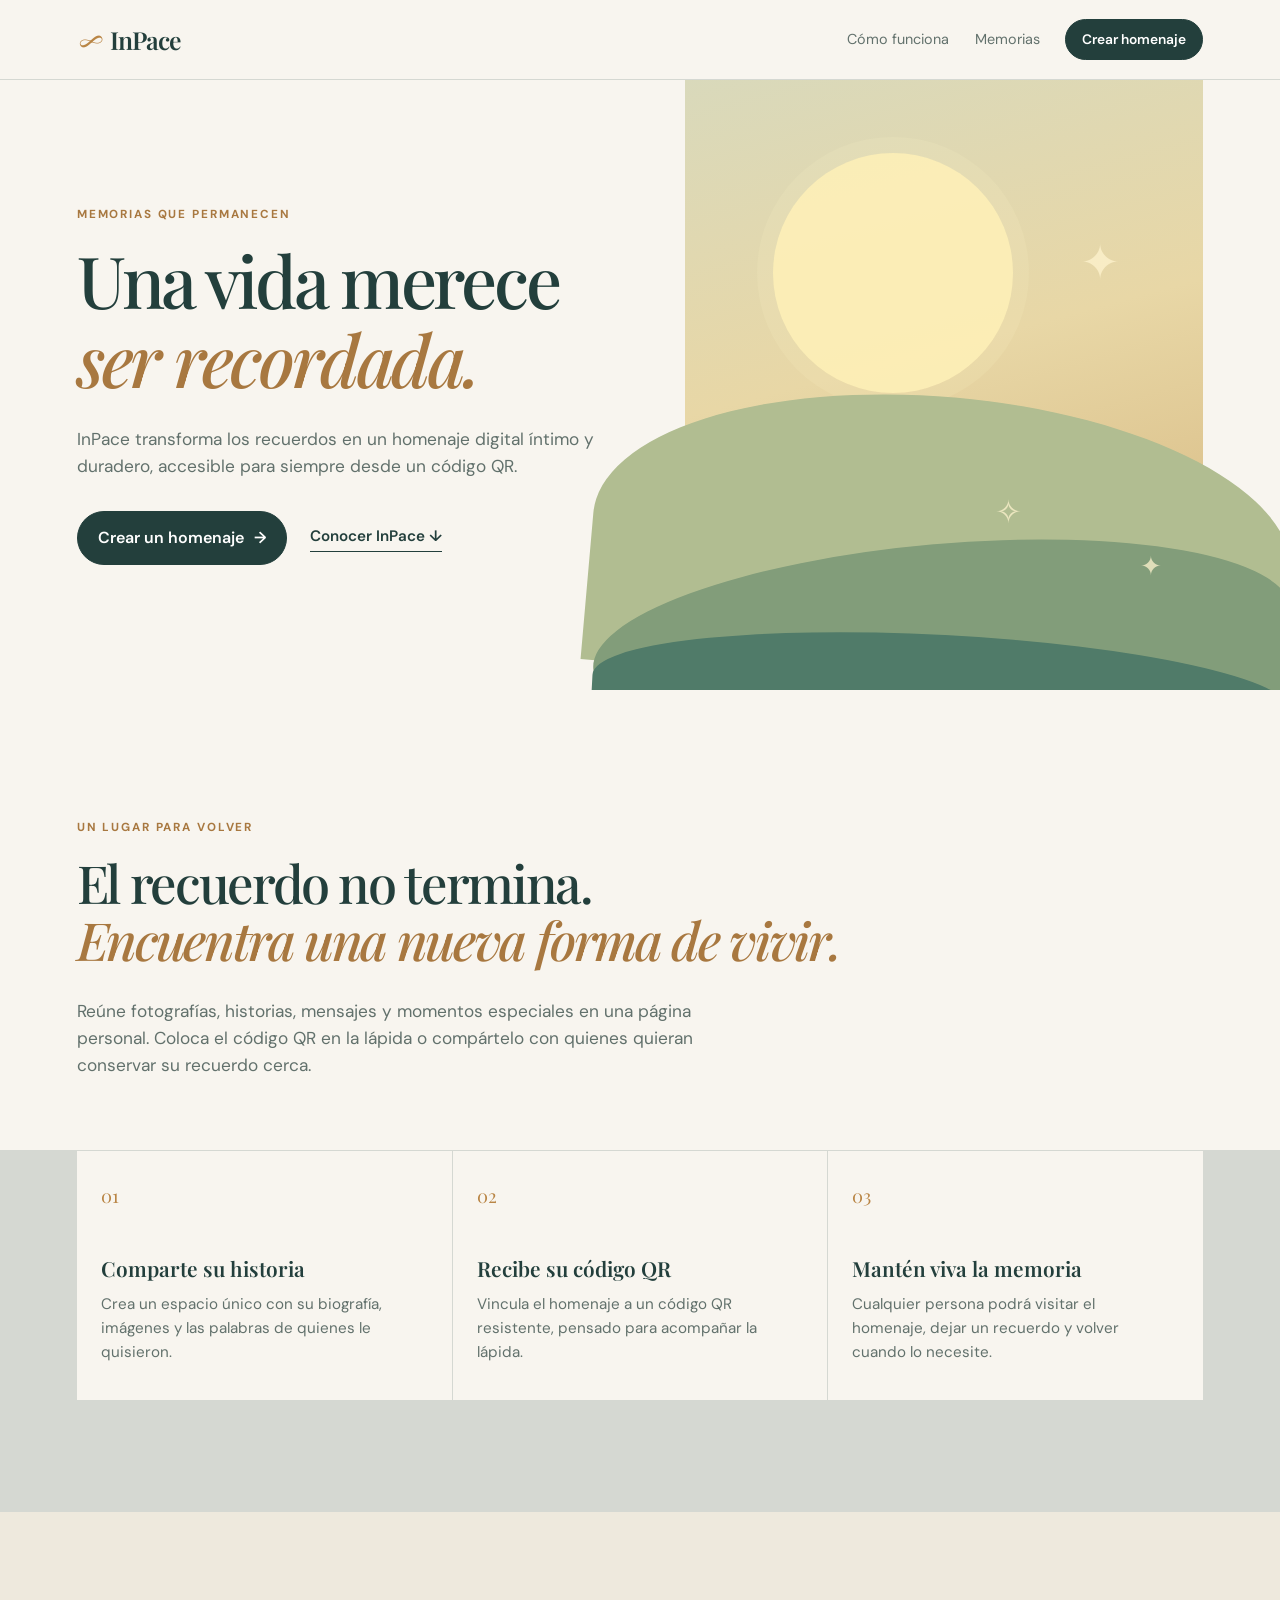
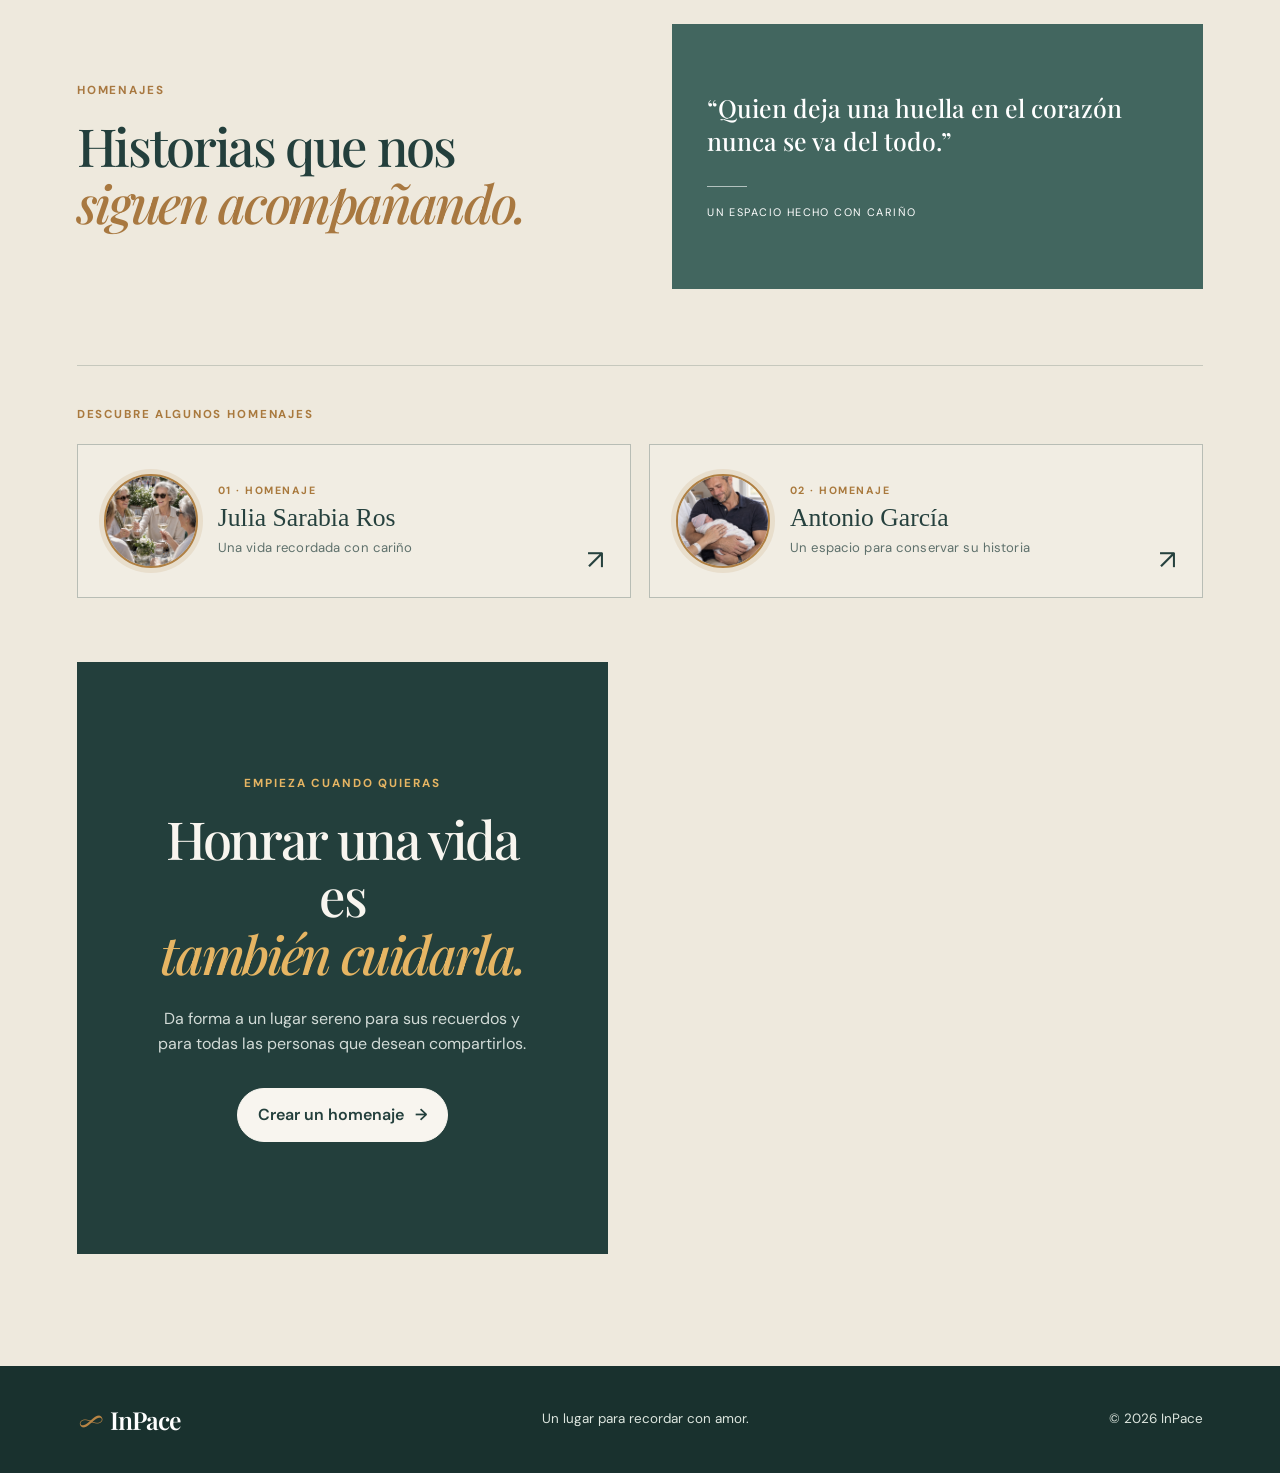
==== commit a22d730e: "Update index.html" ====
--- a/index.html
+++ b/index.html
@@ -106,7 +106,7 @@
       </span>
 
       <span class="memory-example-content">
-        <span class=</span>
+        <span class="memory-example-number">02 · HOMENAJE</span>
         <span class="memory-example-title">Antonio García</span>
         <span class="memory-example-subtitle">Un espacio para conservar su historia</span>
       </span>
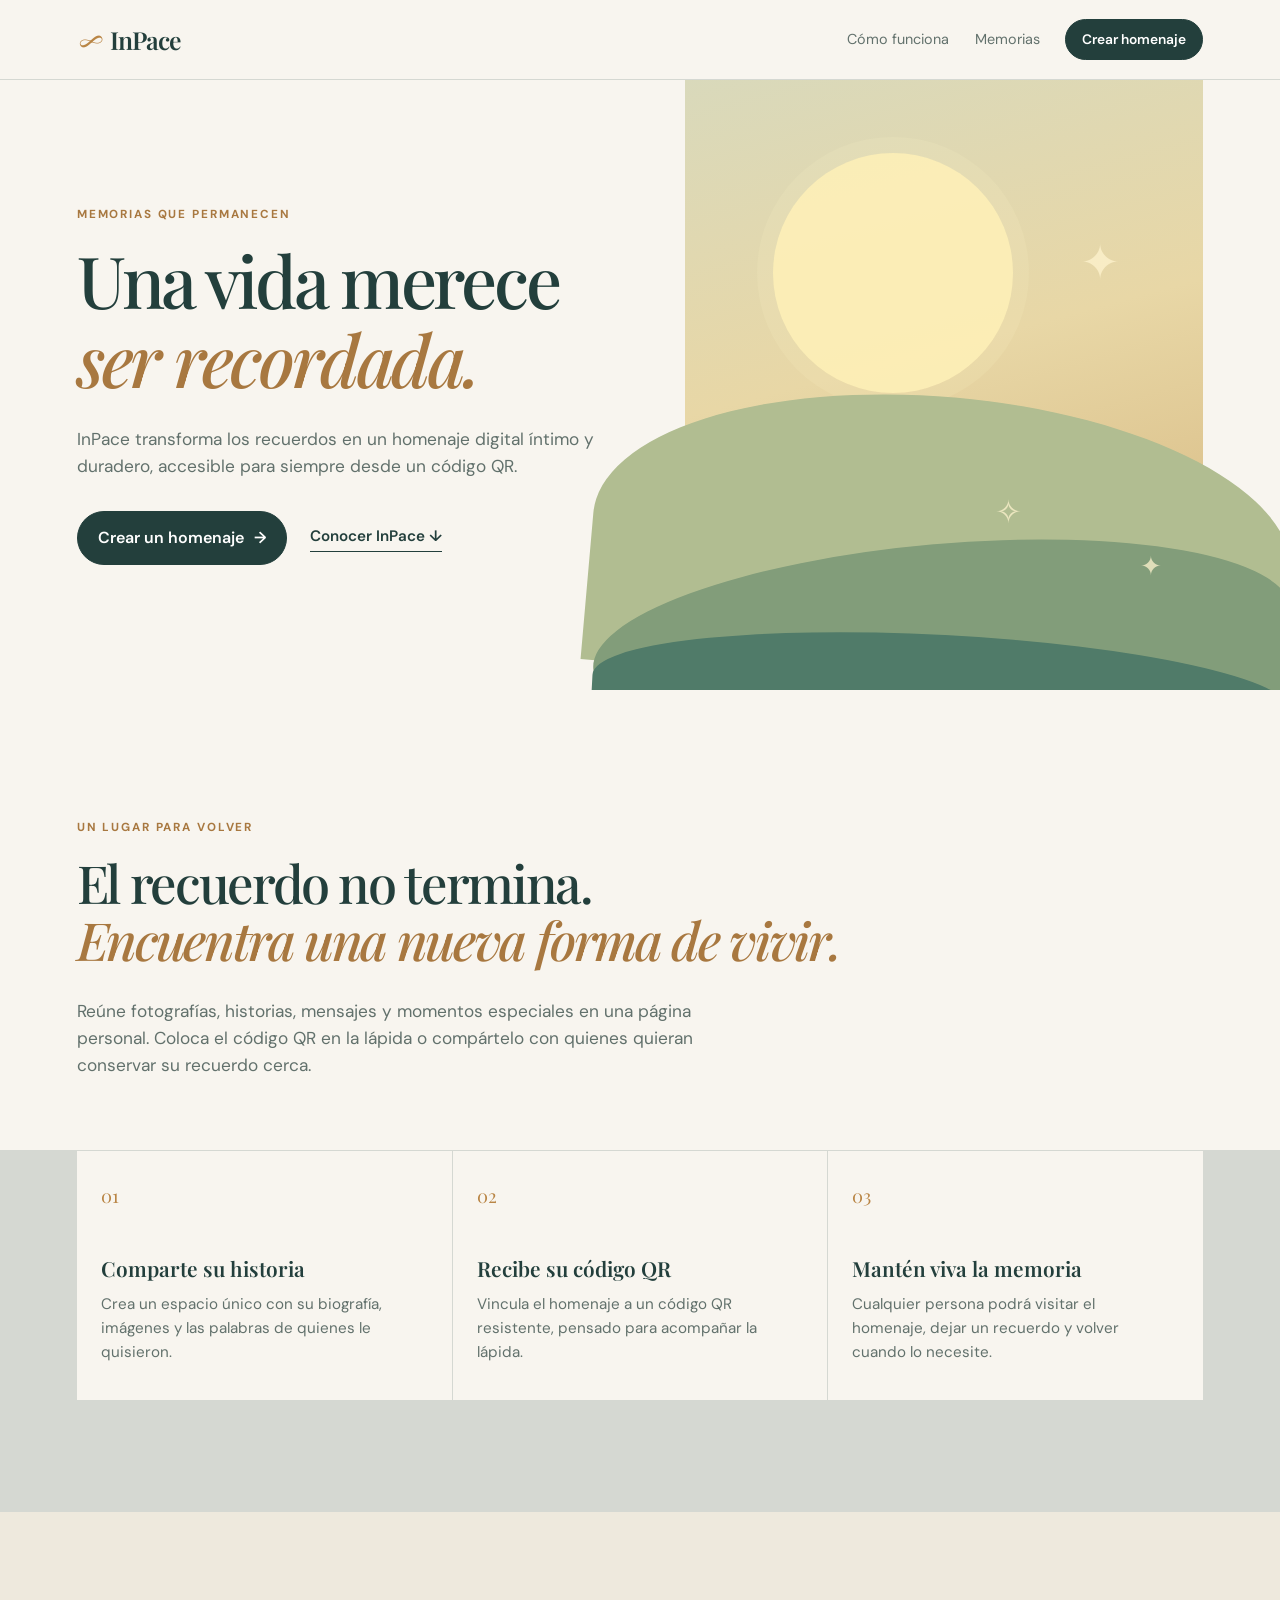
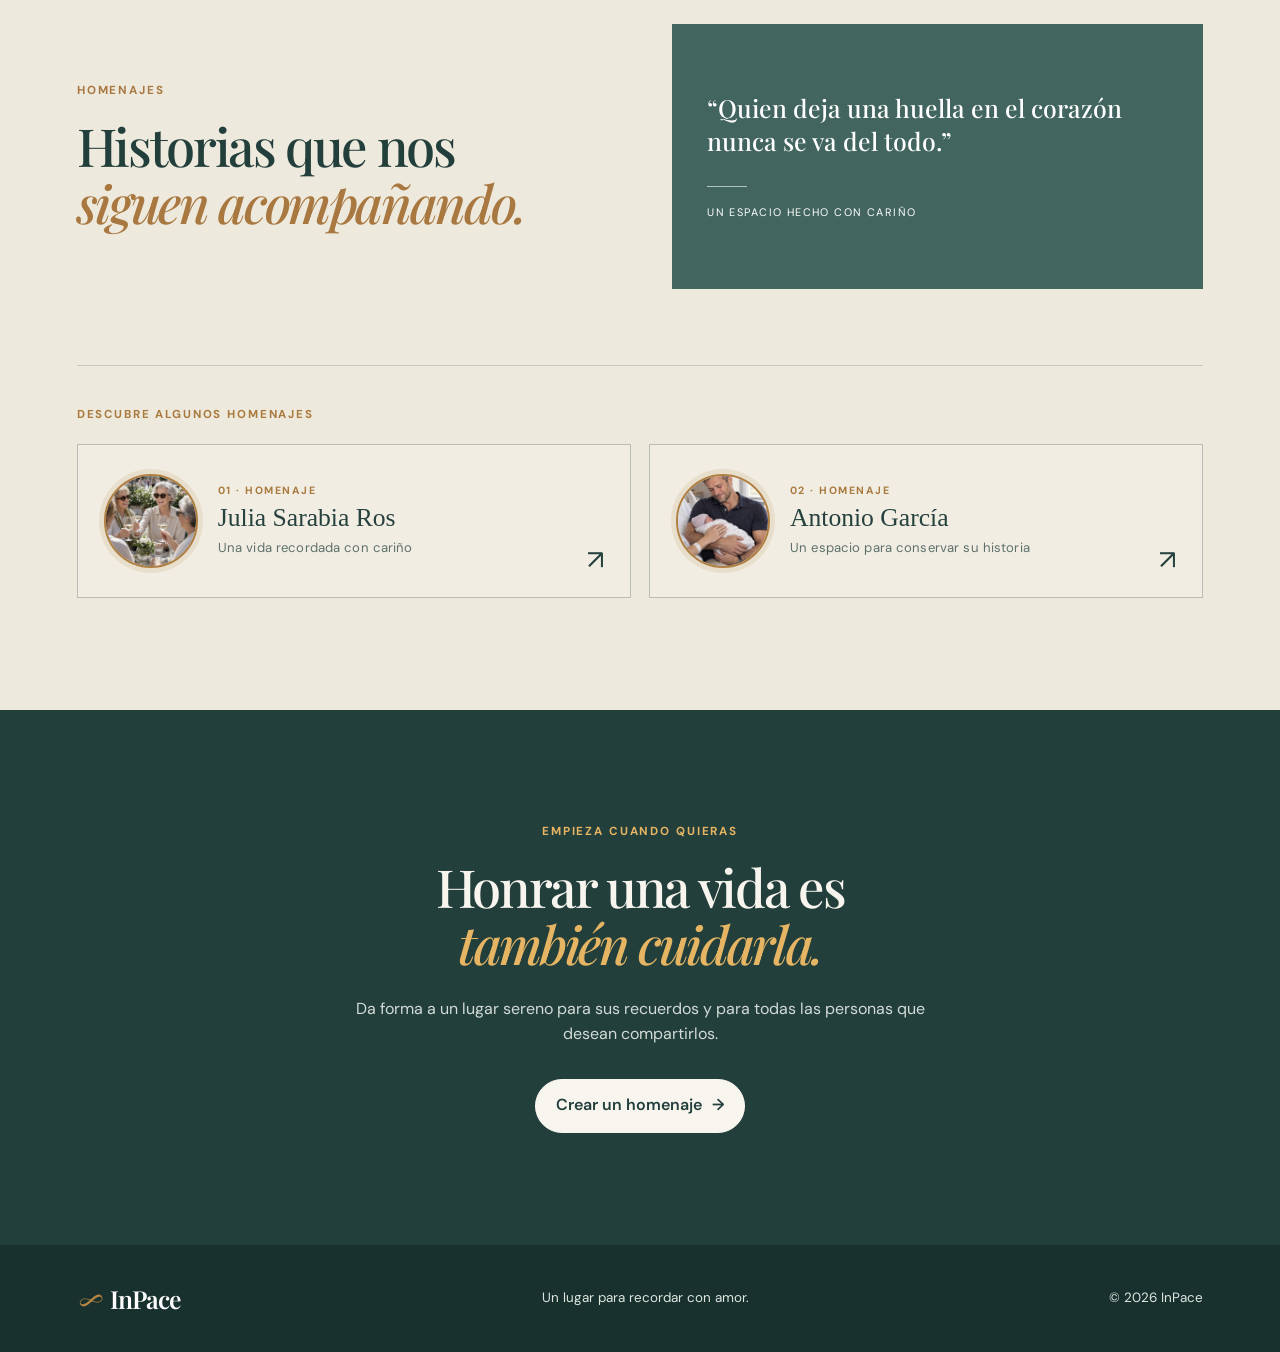
==== commit 8fa1ec9c: "Fix HTML structure by closing section tag" ====
--- a/index.html
+++ b/index.html
@@ -115,7 +115,7 @@
     </a>
   </div>
 </div>
-
+</section>
     <section class="cta" id="crear">
       <p class="eyebrow">EMPIEZA CUANDO QUIERAS</p>
       <h2>Honrar una vida es<br /><em>también cuidarla.</em></h2>
